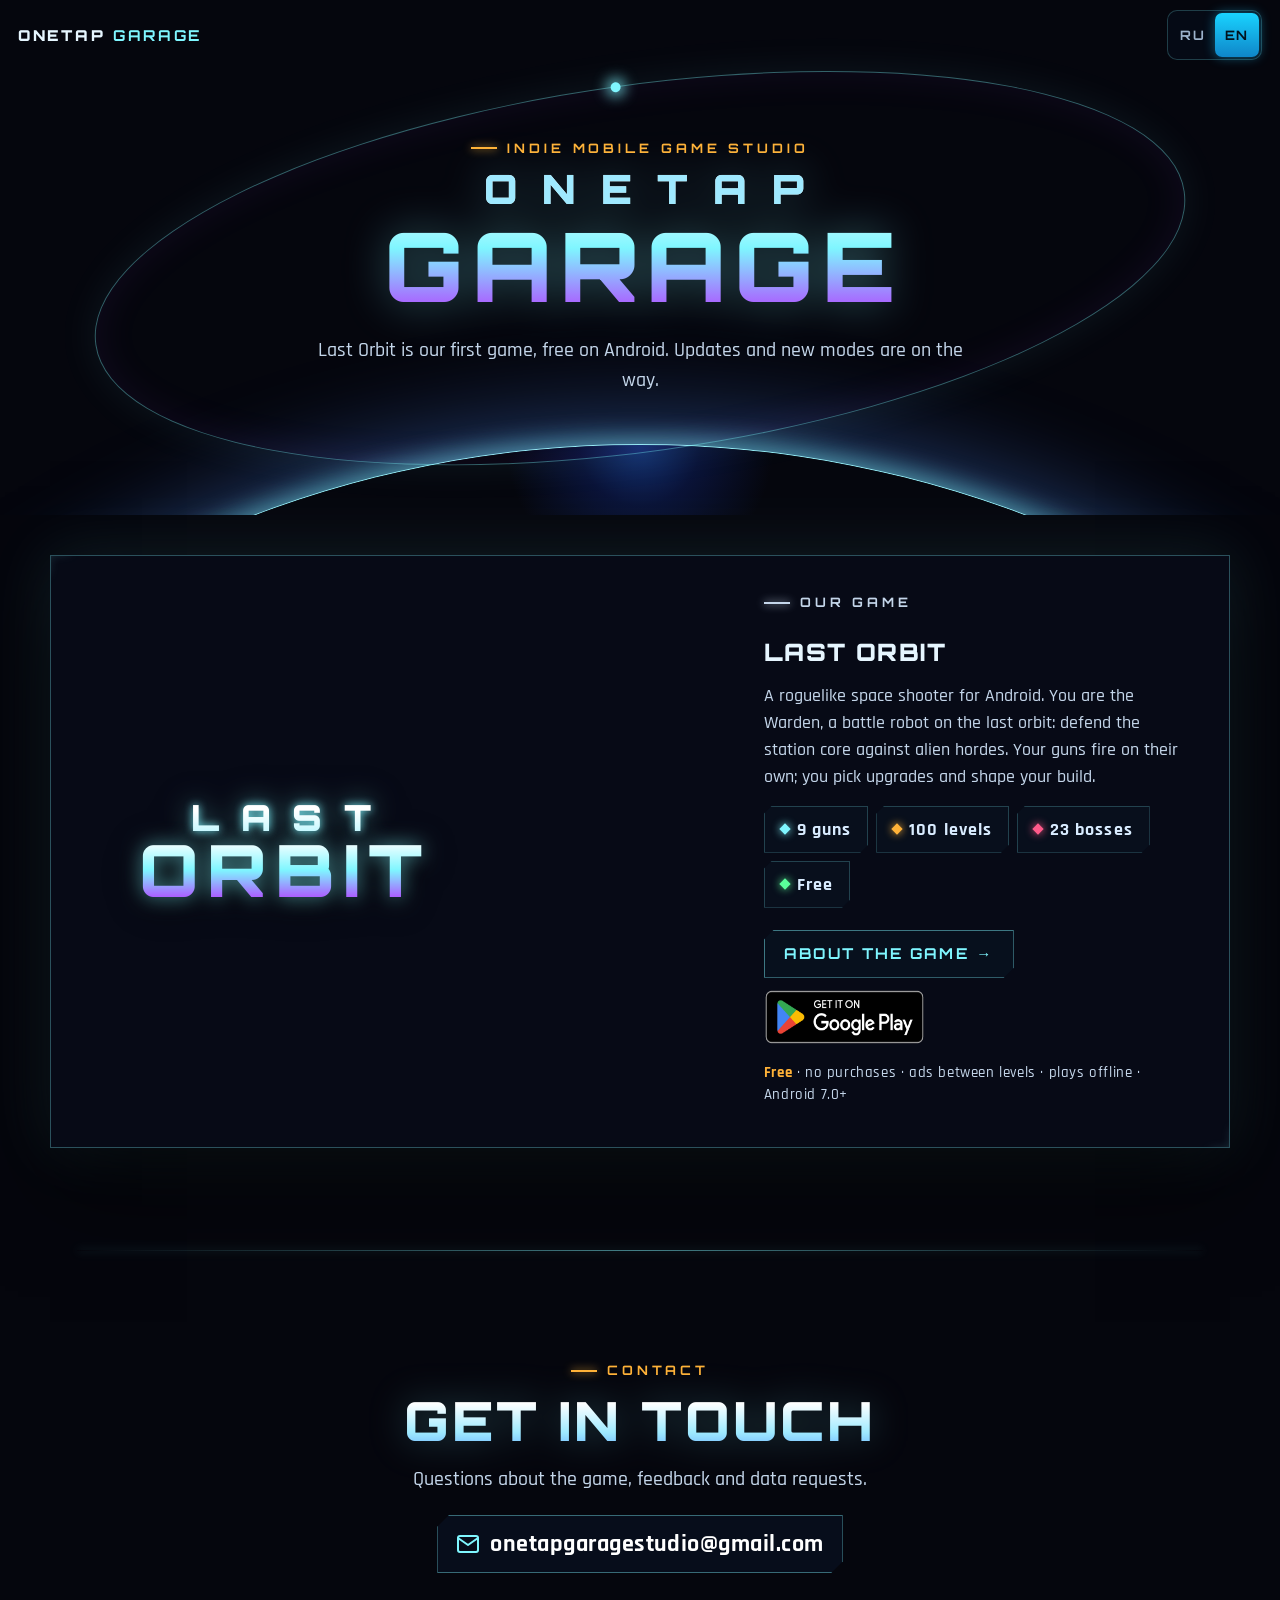
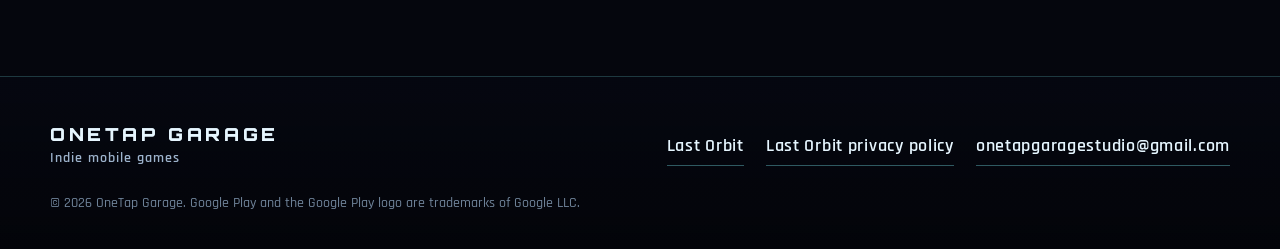
==== index.html @ 36732ce6 "Last Orbit game site + new OneTap Garage studio page - /last-orbit/: game landing in the game's styl" ====
<!doctype html>
<html lang="ru" class="no-js"
  data-title-ru="OneTap Garage — инди-студия мобильных игр"
  data-title-en="OneTap Garage — indie mobile games"
  data-desc-ru="OneTap Garage — инди-студия мобильных игр. Наша первая игра Last Orbit — космический рогалик-шутер для Android, бесплатно в Google Play."
  data-desc-en="OneTap Garage is an indie mobile game studio. Our first game Last Orbit is a roguelike space shooter for Android, free on Google Play.">
<head>
<meta charset="utf-8">
<meta name="viewport" content="width=device-width, initial-scale=1, viewport-fit=cover">
<script>(function(){var l,d=document.documentElement;try{l=localStorage.getItem('lo-lang')}catch(e){}var q=/[?&]lang=(ru|en)\b/.exec(location.search);if(q)l=q[1];if(l!=='ru'&&l!=='en'){var n=(navigator.languages&&navigator.languages[0])||navigator.language||'ru';l=/^(ru|be|kk)\b/i.test(n)?'ru':'en'}d.lang=l;var t=d.getAttribute('data-title-'+l);if(t)document.title=t})();</script>
<title>OneTap Garage — инди-студия мобильных игр</title>
<meta name="description" content="OneTap Garage — инди-студия мобильных игр. Наша первая игра Last Orbit — космический рогалик-шутер для Android, бесплатно в Google Play.">
<link rel="canonical" href="https://trueanimal-art.github.io/">
<link rel="alternate" hreflang="ru" href="https://trueanimal-art.github.io/">
<link rel="alternate" hreflang="en" href="https://trueanimal-art.github.io/?lang=en">
<link rel="alternate" hreflang="x-default" href="https://trueanimal-art.github.io/">
<link rel="manifest" href="manifest.webmanifest">
<meta name="theme-color" content="#05060d">
<link rel="icon" href="last-orbit/img/favicon-32.png" sizes="32x32" type="image/png">
<link rel="icon" href="last-orbit/img/icon-192.png" sizes="192x192" type="image/png">
<link rel="apple-touch-icon" href="apple-touch-icon.png">
<meta property="og:type" content="website">
<meta property="og:site_name" content="OneTap Garage">
<meta property="og:url" content="https://trueanimal-art.github.io/">
<meta property="og:title" content="OneTap Garage — инди-студия мобильных игр">
<meta property="og:description" content="Наша первая игра Last Orbit — бесплатный космический рогалик-шутер для Android. Пушки стреляют сами, ты собираешь билд.">
<meta property="og:image" content="https://trueanimal-art.github.io/last-orbit/img/og.jpg">
<meta property="og:image:width" content="1200">
<meta property="og:image:height" content="630">
<meta property="og:locale" content="ru_RU">
<meta property="og:locale:alternate" content="en_US">
<meta name="twitter:card" content="summary_large_image">
<meta name="twitter:title" content="OneTap Garage — indie mobile games">
<meta name="twitter:description" content="Our first game Last Orbit: a free roguelike space shooter for Android. Guns fire on their own, you shape the build.">
<meta property="og:image:alt" content="Last Orbit: Страж против Солнечного Феникса">
<meta name="twitter:image:alt" content="Last Orbit: the Warden versus the Solar Phoenix">
<meta name="twitter:image" content="https://trueanimal-art.github.io/last-orbit/img/og.jpg">
<link rel="preload" href="assets/fonts/orbitron-latin-900-normal.woff2" as="font" type="font/woff2" crossorigin>
<link rel="stylesheet" href="assets/site.css">
<script type="application/ld+json">
{
  "@context": "https://schema.org",
  "@type": "Organization",
  "name": "OneTap Garage",
  "url": "https://trueanimal-art.github.io/",
  "logo": "https://trueanimal-art.github.io/last-orbit/img/icon-192.png",
  "email": "onetapgaragestudio@gmail.com",
  "contactPoint": { "@type": "ContactPoint", "email": "onetapgaragestudio@gmail.com", "contactType": "customer support", "availableLanguage": ["Russian", "English"] }
}
</script>
</head>
<body id="top">
<a class="skip" href="#main"><span class="ru">К содержимому</span><span class="en">Skip to content</span></a>
<div class="nebula" aria-hidden="true"></div>
<canvas id="stars" aria-hidden="true"></canvas>

<header class="top">
  <a class="brand" href="#top"><span>ONETAP <b>GARAGE</b></span></a>
  <div class="tools">
    <div class="lang" role="group" aria-label="Language / Язык">
      <button type="button" data-lang="ru" lang="ru" aria-pressed="true" title="Русский">RU</button>
      <button type="button" data-lang="en" lang="en" aria-pressed="false" title="English">EN</button>
    </div>
  </div>
</header>

<main id="main">
<section class="studio-hero" aria-labelledby="studio-title">
  <i class="orbit-ring" aria-hidden="true"></i>
  <p class="kick rv"><span class="ru">Инди-студия мобильных игр</span><span class="en">Indie mobile game studio</span></p>
  <h1 class="wordmark rv" id="studio-title"><span>ONETAP</span>GARAGE</h1>
  <p class="lead rv"><span class="ru">Last Orbit — наша первая игра. Бесплатно на Android, обновления и новые режимы в планах.</span><span class="en">Last Orbit is our first game, free on Android. Updates and new modes are on the way.</span></p>
</section>

<section class="sec" style="padding-top:40px" aria-labelledby="h-lo">
  <article class="gcard hud rv">
    <a class="gcard-art" href="last-orbit/" tabindex="-1" aria-hidden="true">
      <picture>
        <source media="(min-aspect-ratio: 5/4)" srcset="last-orbit/img/hero-wide.webp">
        <img src="last-orbit/img/hero-mobile.webp" width="1060" height="887" decoding="async" alt="">
      </picture>
      <span class="logo"><span class="l1">LAST</span><span class="l2" data-text="ORBIT">ORBIT</span></span>
    </a>
    <div class="gcard-body">
      <p class="kick"><span class="ru">Наша игра</span><span class="en">Our game</span></p>
      <h2 id="h-lo">Last Orbit</h2>
      <p><span class="ru">Космический рогалик-шутер для Android. Ты — Страж, боевой робот на последней орбите: защити ядро станции от орд пришельцев. Пушки стреляют сами, а ты выбираешь улучшения и собираешь билд.</span><span class="en">A roguelike space shooter for Android. You are the Warden, a battle robot on the last orbit: defend the station core against alien hordes. Your guns fire on their own; you pick upgrades and shape your build.</span></p>
      <ul class="ticks">
        <li class="chip" style="--c:#7ff6ff"><i></i><span class="ru">9 пушек</span><span class="en">9 guns</span></li>
        <li class="chip" style="--c:#ffb238"><i></i><span class="ru">100 уровней</span><span class="en">100 levels</span></li>
        <li class="chip" style="--c:#ff5a8a"><i></i><span class="ru">23 босса</span><span class="en">23 bosses</span></li>
        <li class="chip" style="--c:#5aff9b"><i></i><span class="ru">Бесплатно</span><span class="en">Free</span></li>
      </ul>
      <div class="cta">
        <a class="btn-ghost" href="last-orbit/"><span class="ru">Об игре</span><span class="en">About the game</span> →</a>
        <a class="gp" href="https://play.google.com/store/apps/details?id=com.onetapgarage.lastorbit" rel="noopener"><img class="ru" src="last-orbit/img/gp-ru.png" width="646" height="250" loading="lazy" alt="Доступно в Google Play"><img class="en" src="last-orbit/img/gp-en.png" width="646" height="250" loading="lazy" alt="Get it on Google Play"></a>
      </div>
      <p class="note"><span class="ru"><b>Бесплатно</b> · без покупок · реклама между уровнями · играй без интернета · Android 7.0+</span><span class="en"><b>Free</b> · no purchases · ads between levels · plays offline · Android 7.0+</span></p>
    </div>
  </article>
</section>

<section class="sec contact" id="contact" aria-labelledby="h-contact">
  <div class="wrap rv">
    <p class="kick"><span class="ru">Связь</span><span class="en">Contact</span></p>
    <h2 class="h2" id="h-contact"><span class="ru">Напишите нам</span><span class="en">Get in touch</span></h2>
    <p class="lead" style="margin-left:auto;margin-right:auto"><span class="ru">Вопросы по игре, предложения и запросы по данным.</span><span class="en">Questions about the game, feedback and data requests.</span></p>
    <a class="mail" href="mailto:onetapgaragestudio@gmail.com"><svg viewBox="0 0 24 24" fill="none" stroke="currentColor" stroke-width="2" stroke-linecap="round" stroke-linejoin="round" aria-hidden="true"><rect x="2" y="4" width="20" height="16" rx="2"/><path d="m22 6-10 7L2 6"/></svg>onetapgaragestudio@gmail.com</a>
  </div>
</section>
</main>

<footer class="foot">
  <div class="wrap">
    <div class="foot-brand">
      <div><div class="wm">ONETAP GARAGE</div><small><span class="ru">Инди-студия мобильных игр</span><span class="en">Indie mobile games</span></small></div>
    </div>
    <nav class="foot-links" aria-label="Links">
      <a href="last-orbit/">Last Orbit</a>
      <a href="last-orbit/privacy/"><span class="ru">Политика конфиденциальности Last Orbit</span><span class="en">Last Orbit privacy policy</span></a>
      <a href="mailto:onetapgaragestudio@gmail.com">onetapgaragestudio@gmail.com</a>
    </nav>
    <p class="legal">© 2026 OneTap Garage. <span class="ru">Google Play и логотип Google Play — товарные знаки Google LLC.</span><span class="en">Google Play and the Google Play logo are trademarks of Google LLC.</span></p>
  </div>
</footer>
<script src="assets/site.js" defer></script>
</body>
</html>
---- assets/site.css ----
/* OneTap Garage / LAST ORBIT site. Vanilla CSS, no build step.
   Fonts: @fontsource builds of Orbitron, Russo One, Rajdhani, Exo 2 (SIL Open Font License 1.1) — the same files the game ships. */
@font-face { font-family: 'Orbitron'; font-weight: 700; font-display: swap; src: url(fonts/orbitron-latin-700-normal.woff2) format('woff2'); unicode-range: U+0000-00FF, U+2000-206F, U+2122, U+2191, U+2193; }
@font-face { font-family: 'Orbitron'; font-weight: 900; font-display: swap; src: url(fonts/orbitron-latin-900-normal.woff2) format('woff2'); unicode-range: U+0000-00FF, U+2000-206F, U+2122, U+2191, U+2193; }
@font-face { font-family: 'Russo One'; font-weight: 400; font-display: swap; src: url(fonts/russo-one-cyrillic-400-normal.woff2) format('woff2'); unicode-range: U+0301, U+0400-045F, U+0490-0491, U+04B0-04B1, U+2116; }
@font-face { font-family: 'Russo One'; font-weight: 400; font-display: swap; src: url(fonts/russo-one-latin-400-normal.woff2) format('woff2'); unicode-range: U+0000-00FF, U+2000-206F; }
@font-face { font-family: 'Rajdhani'; font-weight: 500; font-display: swap; src: url(fonts/rajdhani-latin-500-normal.woff2) format('woff2'); unicode-range: U+0000-00FF, U+2000-206F, U+2122; }
@font-face { font-family: 'Rajdhani'; font-weight: 600; font-display: swap; src: url(fonts/rajdhani-latin-600-normal.woff2) format('woff2'); unicode-range: U+0000-00FF, U+2000-206F, U+2122; }
@font-face { font-family: 'Rajdhani'; font-weight: 700; font-display: swap; src: url(fonts/rajdhani-latin-700-normal.woff2) format('woff2'); unicode-range: U+0000-00FF, U+2000-206F, U+2122; }
@font-face { font-family: 'Exo 2'; font-weight: 500; font-display: swap; src: url(fonts/exo-2-cyrillic-500-normal.woff2) format('woff2'); unicode-range: U+0301, U+0400-045F, U+0490-0491, U+04B0-04B1, U+2116; }
@font-face { font-family: 'Exo 2'; font-weight: 700; font-display: swap; src: url(fonts/exo-2-cyrillic-700-normal.woff2) format('woff2'); unicode-range: U+0301, U+0400-045F, U+0490-0491, U+04B0-04B1, U+2116; }
@font-face { font-family: 'Exo 2'; font-weight: 500; font-display: swap; src: url(fonts/exo-2-latin-500-normal.woff2) format('woff2'); unicode-range: U+0000-00FF, U+2000-206F; }
@font-face { font-family: 'Exo 2'; font-weight: 700; font-display: swap; src: url(fonts/exo-2-latin-700-normal.woff2) format('woff2'); unicode-range: U+0000-00FF, U+2000-206F; }

:root {
  color-scheme: dark;
  --bg: #05060d; --bg2: #0a0f20; --panel: rgba(8, 16, 30, .78);
  --cyan: #7ff6ff; --cyan2: #19d3ff; --mag: #ff3fd1; --amber: #ffb238; --orange: #ff7a1a; --purple: #b04dff;
  --text: #e6f6ff; --muted: #9db3cc; --line: rgba(127, 246, 255, .22);
  --display: 'Orbitron', 'Russo One', 'Exo 2', sans-serif;
  --body: 'Rajdhani', 'Exo 2', 'Segoe UI', system-ui, sans-serif;
  --pad: max(18px, env(safe-area-inset-left));
  --max: 1180px;
}
*, *::before, *::after { box-sizing: border-box; }
html { -webkit-text-size-adjust: 100%; scroll-behavior: smooth; background: var(--bg); scroll-padding-top: 64px; }
body { margin: 0; min-height: 100vh; background: var(--bg); color: var(--text); font: 500 18px/1.5 var(--body); overflow-x: hidden; overflow-x: clip; -webkit-font-smoothing: antialiased; }
html[lang="ru"] body { font-size: 17px; }
html[lang="ru"] { --body: 'Exo 2', 'Rajdhani', 'Segoe UI', system-ui, sans-serif; }
img { max-width: 100%; height: auto; display: block; }
a { color: var(--cyan); }
a:focus-visible, button:focus-visible { outline: 2px solid var(--cyan); outline-offset: 3px; }
h1, h2, h3 { font-family: var(--display); font-weight: 900; line-height: 1.1; margin: 0; letter-spacing: .04em; }
p { margin: 0; }
.sr { position: absolute; width: 1px; height: 1px; overflow: hidden; clip: rect(0 0 0 0); white-space: nowrap; }
.skip { position: absolute; left: 8px; top: -60px; z-index: 100; background: var(--cyan); color: #02121c; padding: 8px 14px; font-weight: 700; }
.skip:focus { top: 8px; }

/* language switch: both languages are in the markup, the inactive one is display:none */
html[lang="en"] .ru, html[lang="ru"] .en { display: none !important; }

/* ---------- background: animated starfield + nebula glow ---------- */
#stars { position: fixed; inset: 0; width: 100%; height: 100%; z-index: -2; pointer-events: none; }
.nebula { position: fixed; inset: -10%; z-index: -3; pointer-events: none;
  background: radial-gradient(ellipse 60% 45% at 15% 10%, rgba(120, 40, 200, .28), transparent 70%),
              radial-gradient(ellipse 55% 40% at 90% 60%, rgba(25, 120, 255, .18), transparent 70%),
              radial-gradient(ellipse 50% 35% at 30% 95%, rgba(255, 63, 209, .12), transparent 70%), var(--bg); }

/* ---------- top bar ---------- */
.top { position: fixed; z-index: 50; top: 0; left: 0; right: 0; display: flex; align-items: center; gap: 14px; padding: 10px var(--pad); padding-top: max(10px, env(safe-area-inset-top));
  transition: background .3s, box-shadow .3s, backdrop-filter .3s; }
.top.scrolled { background: rgba(5, 8, 18, .78); -webkit-backdrop-filter: blur(12px); backdrop-filter: blur(12px); box-shadow: 0 1px 0 var(--line), 0 10px 30px rgba(0, 0, 0, .35); }
.brand { display: flex; align-items: center; gap: 10px; text-decoration: none; color: var(--text); font: 900 15px/1 var(--display); letter-spacing: .18em; white-space: nowrap; }
.brand img { width: 34px; height: 34px; border-radius: 9px; box-shadow: 0 0 0 1px var(--line), 0 0 14px rgba(127, 246, 255, .35); }
.brand b { color: var(--cyan); }
.nav { display: none; gap: 4px; margin-left: auto; }
.nav a { color: var(--muted); text-decoration: none; font: 700 15px/1 var(--body); letter-spacing: .12em; text-transform: uppercase; padding: 9px 12px; border-radius: 8px; }
.nav a:hover { color: var(--cyan); background: rgba(127, 246, 255, .07); }
.tools { display: flex; align-items: center; gap: 8px; margin-left: auto; }
.nav + .tools { margin-left: 8px; }
.lang { display: flex; padding: 2px; border-radius: 10px; background: rgba(6, 12, 24, .75); border: 1px solid var(--line); }
.lang button { appearance: none; border: 0; background: none; color: var(--muted); font: 700 13px/1 var(--display); letter-spacing: .1em; padding: 0 10px; border-radius: 7px; cursor: pointer; min-width: 44px; min-height: 44px; }
.lang button[aria-pressed="true"] { background: linear-gradient(180deg, #19d3ff, #0f86c9); color: #02121c; box-shadow: 0 0 12px rgba(31, 200, 255, .45); }
.snd { appearance: none; width: 44px; height: 44px; border-radius: 10px; border: 1px solid var(--line); background: rgba(6, 12, 24, .75); color: var(--cyan); display: grid; place-items: center; cursor: pointer; padding: 0; }
.snd svg { width: 20px; height: 20px; }
.snd .on { display: none; }
.snd[aria-pressed="true"] .on { display: block; }
.snd[aria-pressed="true"] .off { display: none; }
.snd[aria-pressed="true"] { box-shadow: 0 0 14px rgba(127, 246, 255, .5); border-color: var(--cyan); }
@media (min-width: 900px) { .nav { display: flex; } }

/* ---------- the LAST ORBIT logo (same recipe as the game's splash) ---------- */
.logo { display: flex; flex-direction: column; align-items: center; font-family: 'Orbitron', sans-serif; font-weight: 900; line-height: .95; margin: 0; user-select: none; }
.logo .l1 { font-size: .5em; letter-spacing: .6em; margin-right: -.6em; color: #e9fdff; background: linear-gradient(180deg, #ffffff 30%, #bff7ff 100%); -webkit-background-clip: text; background-clip: text; -webkit-text-fill-color: transparent;
  filter: drop-shadow(0 0 .12em rgba(127, 246, 255, .95)) drop-shadow(0 0 .35em rgba(127, 246, 255, .5)); }
.logo .l2 { position: relative; font-size: 1em; letter-spacing: .12em; margin-right: -.12em; background: linear-gradient(180deg, #ffffff 8%, #7ff6ff 52%, #b04dff 96%); -webkit-background-clip: text; background-clip: text; color: transparent;
  filter: drop-shadow(0 0 .14em rgba(127, 246, 255, .6)); }
.logo .l2::after { content: attr(data-text); content: attr(data-text) / ''; position: absolute; inset: 0; background: linear-gradient(105deg, transparent 38%, rgba(255, 255, 255, .95) 50%, transparent 62%); background-size: 300% 100%; background-position: 120% 0;
  -webkit-background-clip: text; background-clip: text; color: transparent; animation: shine 5.5s ease-in-out 1.8s infinite; }
@keyframes shine { 0% { background-position: 120% 0; } 35%, 100% { background-position: -40% 0; } }
.logo.anim .l1 { animation: lastIn 1.3s cubic-bezier(.2, .8, .2, 1) .35s both; }
.logo.anim .l2 { animation: orbitIn 1.1s cubic-bezier(.2, .8, .2, 1) .15s both; }
@keyframes lastIn { from { letter-spacing: 1.6em; margin-right: -1.6em; opacity: 0; } }
@keyframes orbitIn { from { opacity: 0; transform: scale(1.25); filter: drop-shadow(0 0 .6em rgba(127, 246, 255, 1)) blur(6px); } }

/* ---------- buttons ---------- */
.cta { display: flex; flex-wrap: wrap; align-items: center; gap: 10px 18px; }
.btn-play { --h: 78px; position: relative; display: inline-flex; align-items: center; justify-content: center; gap: .6em; height: var(--h); min-width: 290px; padding: 0 1.9em;
  background: url(../last-orbit/img/btn-play.webp) center / 100% 100% no-repeat; color: #121624; text-decoration: none;
  font: 900 19px/1 var(--display); letter-spacing: .14em; text-transform: uppercase; white-space: nowrap;
  filter: drop-shadow(0 0 14px rgba(255, 140, 30, .55)); animation: playBreath 2.2s ease-in-out infinite; transition: filter .2s; isolation: isolate; }
html[lang="ru"] .btn-play { font-size: 17px; letter-spacing: .06em; }
.btn-play { font-size: 17px; letter-spacing: .1em; }
.btn-play svg { width: .95em; height: .95em; flex: none; }
.btn-play::after { content: ''; position: absolute; inset: 19% 3.2%; z-index: -1; pointer-events: none; clip-path: polygon(2.5% 0, 97.5% 0, 100% 30%, 100% 70%, 97.5% 100%, 2.5% 100%, 0 70%, 0 30%);
  background: linear-gradient(100deg, transparent 30%, rgba(255, 255, 255, .55) 46%, transparent 60%) no-repeat; background-size: 250% 100%; background-position: 150% 0; animation: sheen 3.6s ease-in-out 1s infinite; }
.btn-play:hover { filter: drop-shadow(0 0 22px rgba(255, 160, 40, .85)) brightness(1.08); }
.btn-play:active { transform: scale(.97); }
@keyframes playBreath { 50% { transform: scale(1.03); } }
@keyframes sheen { 0% { background-position: 150% 0; } 40%, 100% { background-position: -60% 0; } }
.gp { display: inline-block; line-height: 0; }
/* official Google Play badge, unaltered; the PNG carries its own clear space */
.gp img { height: 74px; width: auto; margin: -10px -10px; }
.btn-ghost { display: inline-flex; align-items: center; gap: .5em; min-height: 48px; padding: 0 1.3em; color: var(--cyan); text-decoration: none; font: 700 15px/1 var(--display); letter-spacing: .14em; text-transform: uppercase;
  background: rgba(8, 18, 32, .8); border: 1px solid rgba(127, 246, 255, .45); clip-path: polygon(10px 0, 100% 0, 100% calc(100% - 10px), calc(100% - 10px) 100%, 0 100%, 0 10px); transition: background .2s, color .2s; }
.btn-ghost:hover { background: rgba(127, 246, 255, .14); color: #fff; }
.note { color: var(--muted); font-size: 15px; letter-spacing: .04em; line-height: 1.5; }
.note b { color: var(--amber); font-weight: 700; }

/* ---------- sections ---------- */
main { position: relative; }
.sec { position: relative; padding: clamp(56px, 8vw, 110px) var(--pad); }
/* 11: thin scanline divider between sections */
.sec + .sec::before { content: ''; position: absolute; top: 0; left: 50%; width: min(var(--max), 88%); height: 1px; transform: translateX(-50%); background: linear-gradient(90deg, transparent, rgba(127, 246, 255, .5), transparent); box-shadow: 0 0 10px rgba(127, 246, 255, .35); }
.wrap { max-width: var(--max); margin: 0 auto; position: relative; }
.kick { display: inline-flex; align-items: center; gap: 10px; font: 700 13px/1 var(--display); letter-spacing: .3em; text-transform: uppercase; color: var(--amber); margin-bottom: 14px; }
html[lang="ru"] .kick { letter-spacing: .2em; font-size: 14px; }
.kick::before { content: ''; width: 26px; height: 2px; background: currentColor; box-shadow: 0 0 8px currentColor; }
.h2 { font-size: clamp(30px, 6.4vw, 54px); letter-spacing: .05em; text-transform: uppercase;
  background: linear-gradient(180deg, #ffffff 20%, #9feaff 70%, #6fb6ff); -webkit-background-clip: text; background-clip: text; color: transparent; filter: drop-shadow(0 0 18px rgba(127, 246, 255, .25)); }
html[lang="ru"] .h2 { letter-spacing: .02em; }
.h2.fire { background-image: linear-gradient(180deg, #fff3c8 15%, #ffb238 55%, #ff4a2d); filter: drop-shadow(0 0 18px rgba(255, 110, 30, .35)); }
.h2.violet { background-image: linear-gradient(180deg, #ffffff 15%, #e2bcff 55%, #b04dff); filter: drop-shadow(0 0 18px rgba(176, 77, 255, .35)); }
.lead { color: #c4d6ea; font-size: 1.12em; max-width: 680px; margin-top: 14px; }
.head { margin-bottom: 36px; }
.head.c { text-align: center; }
.head.c .lead { margin-left: auto; margin-right: auto; }
.sec-bg { position: absolute; inset: 0; z-index: -1; overflow: hidden; pointer-events: none; }
.sec-bg img { width: 100%; height: 100%; object-fit: cover; opacity: .38; filter: saturate(1.2);
  -webkit-mask-image: linear-gradient(180deg, transparent, #000 22%, #000 78%, transparent); mask-image: linear-gradient(180deg, transparent, #000 22%, #000 78%, transparent); }

/* HUD frame: angled corner brackets like the game's panels */
.hud { position: relative; }
.hud::before, .hud::after { content: ''; position: absolute; width: 26px; height: 26px; border: 2px solid var(--cyan); pointer-events: none; z-index: 3; filter: drop-shadow(0 0 6px rgba(127, 246, 255, .8)); }
.hud::before { top: -8px; left: -8px; border-right: 0; border-bottom: 0; }
.hud::after { bottom: -8px; right: -8px; border-left: 0; border-top: 0; }

/* reveal on scroll */
.rv { opacity: 0; transform: translateY(26px); transition: opacity .8s ease, transform .8s cubic-bezier(.2, .8, .2, 1); transition-delay: var(--dl, 0s); }
.rv.in { opacity: 1; transform: none; }
.no-js .rv { opacity: 1; transform: none; }

/* ---------- footer ---------- */
.foot { position: relative; padding: 48px var(--pad) max(36px, env(safe-area-inset-bottom)); border-top: 1px solid var(--line); background: linear-gradient(180deg, rgba(5, 8, 18, .6), rgba(3, 4, 9, .95)); }
.foot .wrap { display: grid; gap: 26px; }
.foot-brand { display: flex; align-items: center; gap: 14px; }
.foot-brand .wm { font: 900 18px/1.1 var(--display); letter-spacing: .2em; }
.foot-brand small { display: block; color: var(--muted); font: 600 14px/1.3 var(--body); letter-spacing: .08em; margin-top: 4px; }
.foot-links { display: flex; flex-wrap: wrap; gap: 10px 22px; }
.foot-links a { color: var(--text); text-decoration: none; font-weight: 600; letter-spacing: .04em; border-bottom: 1px solid rgba(127, 246, 255, .35); padding: 6px 0; }
.foot-links a:hover { color: var(--cyan); }
.legal { color: #6f8399; font-size: 13.5px; line-height: 1.5; }
@media (min-width: 900px) { .foot .wrap { grid-template-columns: 1fr auto; align-items: center; } .legal { grid-column: 1 / -1; } }

/* ---------- motion preferences ---------- */
@media (prefers-reduced-motion: reduce) {
  html { scroll-behavior: auto; }
  *, *::before, *::after { animation-duration: .001ms !important; animation-iteration-count: 1 !important; animation-delay: 0s !important; transition-duration: .001ms !important; }
  .rv { opacity: 1; transform: none; }
}

/* =====================================================================
   LAST ORBIT game page
   ===================================================================== */
.hero { position: relative; min-height: 100vh; min-height: 100svh; display: flex; padding: 76px var(--pad) 96px; overflow: hidden; overflow: clip; isolation: isolate; }
.hero-art { position: absolute; inset: -4%; z-index: -3; will-change: transform;
  transform: translate3d(calc(var(--mx, 0) * -16px), calc(var(--my, 0) * -10px + var(--sy, 0) * .3px), 0); }
.hero-art img { width: 100%; height: 100%; object-fit: cover; object-position: 50% 50%; animation: kenburns 26s ease-in-out infinite alternate; transform-origin: 62% 38%; }
@keyframes kenburns { from { transform: scale(1.02); } to { transform: scale(1.12); } }
.embers { position: absolute; inset: 0; width: 100%; height: 100%; z-index: -2; pointer-events: none; }
.hero-shade { position: absolute; inset: 0; z-index: -1; pointer-events: none;
  background: linear-gradient(180deg, rgba(5, 6, 13, .92) 0%, rgba(5, 6, 13, .55) 20%, rgba(5, 6, 13, 0) 40%, rgba(5, 6, 13, 0) 52%, rgba(5, 6, 13, .7) 72%, var(--bg) 100%); }
.hero-shade::before { content: ''; position: absolute; inset: 0; opacity: .32; background: repeating-linear-gradient(0deg, rgba(0, 0, 0, .55) 0 1px, transparent 1px 3px); }
.hero-shade::after { content: ''; position: absolute; inset: 0; background: radial-gradient(ellipse 85% 75% at 55% 45%, transparent 55%, rgba(0, 0, 0, .55) 100%); }
.hero-in { width: 100%; display: flex; flex-direction: column; justify-content: space-between; align-items: center; text-align: center; gap: 28px; }
@media (max-width: 899px), (max-aspect-ratio: 5/4) {
  .hero { padding-top: 72px; padding-bottom: 24px; }
  .hero-art { inset: 0 -3% auto; height: 82vh; height: 82svh; }
  .hero-art img { object-position: 53% 50%; }
  .hero-shade { background: linear-gradient(180deg, rgba(5, 6, 13, .92) 0%, rgba(5, 6, 13, .5) 22%, rgba(5, 6, 13, 0) 38%, rgba(5, 6, 13, 0) 56%, rgba(5, 6, 13, .75) 70%, var(--bg) 82%); }
  .hero-in { justify-content: flex-start; }
  .hero-in { gap: 0; }
  .hero-top { min-height: calc(100vh - 330px); min-height: calc(100svh - 330px); }
  .hero-bot { width: calc(100% + 2 * var(--pad)); max-width: none; margin: 0 calc(-1 * var(--pad)); padding: 34px var(--pad) 14px; gap: 12px;
    background: linear-gradient(180deg, rgba(5, 6, 13, 0), rgba(5, 6, 13, .82) 26%, rgba(5, 6, 13, .92)); }
  .hero-lead { order: 3; max-width: 560px; margin-top: 14px; }
  .hero .btn-play { width: min(100%, 380px); min-width: 0; padding: 0 1em; font-size: clamp(13px, 3.6vw, 17px); letter-spacing: .04em; }
  .hero .cta { flex-direction: column; gap: 8px; }
  .hero .kick { font-size: 12px; letter-spacing: .16em; }
  .hero .kick .kx { display: none; }
  .hud-corner { display: none; }
}
.hero-top { display: flex; flex-direction: column; align-items: center; }
.hero .kick { margin-bottom: 18px; color: #ffd28a; text-shadow: 0 1px 8px #000; }
.hero .kick::before { display: none; }
.hero .logo { font-size: clamp(56px, 17vw, 128px); max-width: 100%; filter: drop-shadow(0 .06em .25em rgba(0, 0, 0, .9)); }
.promise { margin-top: 16px; font: 900 clamp(19px, 5.2vw, 30px)/1.25 var(--display); letter-spacing: .03em; color: #fff; text-shadow: 0 2px 14px #000, 0 0 3px #000; }
.tagpill { display: inline-flex; align-items: center; gap: .55em; margin-top: 20px; padding: .45em 1.15em; border-radius: 999px; background: rgba(4, 8, 18, .72); border: 1px solid rgba(255, 178, 56, .45);
  color: var(--amber); font: 700 13px/1.2 var(--display); letter-spacing: .2em; text-transform: uppercase; white-space: nowrap; box-shadow: 0 0 18px rgba(255, 178, 56, .15); }
html[lang="ru"] .tagpill { font-size: 13.5px; letter-spacing: .14em; }
.tagpill svg { width: 1.1em; height: 1.1em; }
.hero-bot { display: flex; flex-direction: column; align-items: center; gap: 16px; max-width: 560px; }
.hero-lead { max-width: 540px; font-size: 1.12em; line-height: 1.45; color: #e5f1ff; text-shadow: 0 1px 10px #000, 0 0 2px #000; }
.hero .cta { justify-content: center; }
.scroll-cue { position: absolute; left: 50%; bottom: 18px; transform: translateX(-50%); width: 28px; height: 44px; border: 2px solid rgba(127, 246, 255, .55); border-radius: 16px; opacity: .8; }
.scroll-cue::after { content: ''; position: absolute; left: 50%; top: 8px; width: 4px; height: 9px; margin-left: -2px; border-radius: 2px; background: var(--cyan); animation: cue 1.8s ease-in-out infinite; }
@keyframes cue { 0% { transform: translateY(0); opacity: 0; } 30% { opacity: 1; } 100% { transform: translateY(16px); opacity: 0; } }
.hud-corner { position: absolute; width: 38px; height: 38px; border: 2px solid rgba(127, 246, 255, .5); pointer-events: none; z-index: 1; }
.hud-corner.a { top: 70px; left: 14px; border-right: 0; border-bottom: 0; }
.hud-corner.b { top: 70px; right: 14px; border-left: 0; border-bottom: 0; }
.hud-corner.c { bottom: 14px; left: 14px; border-right: 0; border-top: 0; }
.hud-corner.d { bottom: 14px; right: 14px; border-left: 0; border-top: 0; }

@media (min-width: 900px) and (min-aspect-ratio: 5/4) {
  .hero { align-items: center; padding: 90px var(--pad) 110px; min-height: calc(100svh - 70px); }
  .hero-art img { object-position: 100% 42%; }
  .hero-shade { background: linear-gradient(90deg, rgba(5, 6, 13, .95) 0%, rgba(5, 6, 13, .84) 30%, rgba(5, 6, 13, .45) 46%, rgba(5, 6, 13, 0) 60%),
                            linear-gradient(180deg, rgba(5, 6, 13, .6) 0%, rgba(5, 6, 13, 0) 18%, rgba(5, 6, 13, 0) 70%, var(--bg) 100%); }
  .hero-in { max-width: var(--max); margin: 0 auto; justify-content: center; align-items: flex-start; text-align: left; gap: 22px; }
  .hero-top { align-items: flex-start; }
  .hero .logo { font-size: clamp(90px, 8.6vw, 132px); align-items: center; }
  .hero-bot { align-items: flex-start; max-width: 640px; }
  .hero .cta { justify-content: flex-start; }
}

/* stat chips */
.stats { position: relative; z-index: 2; padding: 0 var(--pad); }
@media (min-width: 900px) and (min-aspect-ratio: 5/4) { .stats { margin-top: -64px; } }
.stats ul { list-style: none; margin: 0 auto; padding: 0; max-width: var(--max); display: grid; grid-template-columns: repeat(2, 1fr); gap: 10px; }
.stat { position: relative; padding: 16px 12px 14px; text-align: center; background: linear-gradient(180deg, rgba(14, 28, 48, .92), rgba(6, 12, 24, .92)); border: 1px solid var(--line);
  clip-path: polygon(14px 0, calc(100% - 14px) 0, 100% 14px, 100% 100%, 0 100%, 0 14px); }
.stat::before { content: ''; position: absolute; left: 14px; right: 14px; top: 0; height: 2px; background: var(--c, var(--cyan)); box-shadow: 0 0 12px var(--c, var(--cyan)); }
.stat b { display: block; font: 900 clamp(38px, 10vw, 56px)/1 'Orbitron', sans-serif; color: #fff; text-shadow: 0 0 18px var(--c, var(--cyan)); letter-spacing: .02em; }
.stat span { display: block; margin-top: 6px; font: 700 13px/1.2 var(--display); letter-spacing: .18em; text-transform: uppercase; color: var(--c, var(--cyan)); }
html[lang="ru"] .stat span { letter-spacing: .1em; font-size: 13.5px; }
@media (min-width: 760px) { .stats ul { grid-template-columns: repeat(4, 1fr); gap: 16px; } }
.how30 { list-style: none; margin: 14px auto 0; padding: 0; max-width: var(--max); display: flex; flex-wrap: wrap; justify-content: center; gap: 8px 10px; }
.how30 li { display: inline-flex; align-items: center; gap: 8px; padding: 8px 14px 8px 8px; background: rgba(8, 16, 30, .78); border: 1px solid rgba(127, 246, 255, .2); font-weight: 700; font-size: 15px; letter-spacing: .03em; color: #dcecff;
  clip-path: polygon(8px 0, 100% 0, 100% calc(100% - 8px), calc(100% - 8px) 100%, 0 100%, 0 8px); }
.how30 li b { display: grid; place-items: center; width: 26px; height: 26px; font: 900 13px/1 'Orbitron', sans-serif; color: #02121c; background: linear-gradient(180deg, #19d3ff, #0f86c9); clip-path: polygon(50% 0, 100% 50%, 50% 100%, 0 50%); }
.how30 .h30-t { background: none; border: 0; padding: 8px 4px; color: var(--amber); font: 700 13px/1.2 var(--display); letter-spacing: .14em; text-transform: uppercase; width: 100%; justify-content: center; }
@media (min-width: 900px) { .how30 .h30-t { width: auto; } }

/* trailer */
.video { position: relative; aspect-ratio: 16 / 9; background: #000; border: 1px solid var(--line); box-shadow: 0 0 0 1px rgba(0, 0, 0, .6), 0 30px 80px rgba(0, 0, 0, .6), 0 0 70px rgba(127, 246, 255, .14); max-width: 1000px; margin: 0 auto; }
.video > button { all: unset; position: absolute; inset: 0; cursor: pointer; display: grid; place-items: center; overflow: hidden; }
.video > button img { position: absolute; inset: 0; width: 100%; height: 100%; object-fit: cover; transition: transform .6s, filter .6s; filter: saturate(1.1) brightness(.8); }
.video > button:hover img { transform: scale(1.04); filter: saturate(1.2) brightness(.95); }
.video > button:focus-visible { outline: 3px solid var(--cyan); outline-offset: 4px; }
.pbtn { position: relative; width: 92px; height: 92px; border-radius: 50%; display: grid; place-items: center; background: radial-gradient(circle, rgba(25, 211, 255, .95), rgba(15, 134, 201, .95)); box-shadow: 0 0 0 3px rgba(255, 255, 255, .85), 0 0 40px rgba(127, 246, 255, .9); }
.pbtn svg { width: 38px; height: 38px; margin-left: 6px; color: #02121c; }
.pbtn::before, .pbtn::after { content: ''; position: absolute; inset: -3px; border-radius: 50%; border: 2px solid var(--cyan); animation: ring 2.4s ease-out infinite; }
.pbtn::after { animation-delay: 1.2s; }
@keyframes ring { from { transform: scale(1); opacity: .9; } to { transform: scale(1.9); opacity: 0; } }
.vlabel { position: absolute; left: 0; right: 0; bottom: 0; padding: 30px 18px 14px; background: linear-gradient(0deg, rgba(0, 0, 0, .8), transparent); font: 700 14px/1.2 var(--display); letter-spacing: .16em; text-transform: uppercase; color: #dff9ff; text-align: left; }
.vlabel small { display: block; margin-top: 4px; font: 600 13px/1.2 var(--body); letter-spacing: .06em; text-transform: none; color: var(--muted); }
.video iframe { position: absolute; inset: 0; width: 100%; height: 100%; border: 0; }

/* arsenal: the nine guns, each on its own glowing pedestal card */
.guns { list-style: none; margin: 0; padding: 0; display: grid; grid-template-columns: repeat(3, 1fr); gap: 10px; }
.gun { position: relative; display: flex; flex-direction: column; align-items: center; text-align: center; padding: 14px 4px 14px;
  background: radial-gradient(ellipse 75% 50% at 50% 68%, color-mix(in srgb, var(--c) 30%, transparent), transparent 72%), linear-gradient(180deg, rgba(14, 24, 44, .88), rgba(5, 9, 19, .94));
  border: 1px solid color-mix(in srgb, var(--c) 38%, transparent); clip-path: polygon(12px 0, 100% 0, 100% calc(100% - 12px), calc(100% - 12px) 100%, 0 100%, 0 12px);
  transition: transform .3s cubic-bezier(.2, .8, .2, 1), box-shadow .3s; }
.gun:hover { transform: translateY(-6px) scale(1.05); }
.gun .gi { position: relative; height: 120px; width: 100%; display: grid; place-items: end center; padding-bottom: 10px; }
.gun .gi::before { content: ''; position: absolute; left: 50%; bottom: 2px; width: 74%; height: 16px; transform: translateX(-50%); border-radius: 50%;
  background: radial-gradient(closest-side, color-mix(in srgb, var(--c) 85%, #fff), color-mix(in srgb, var(--c) 40%, transparent) 60%, transparent); box-shadow: 0 0 22px var(--c); opacity: .9; }
.gun img { height: 104px; width: auto; filter: drop-shadow(0 0 12px color-mix(in srgb, var(--c) 75%, transparent)); animation: hover 3.2s ease-in-out infinite; animation-delay: calc(var(--i) * -.37s); position: relative; transition: transform .3s; }
.gun:hover img { transform: scale(1.1); }
@keyframes hover { 50% { translate: 0 -7px; } }
.gun > span { margin-top: 10px; font: 700 12.5px/1.2 var(--display); letter-spacing: .1em; text-transform: uppercase; color: var(--c); text-shadow: 0 0 10px color-mix(in srgb, var(--c) 60%, transparent); }
html[lang="ru"] .gun > span { letter-spacing: .03em; }
@media (min-width: 640px) { .guns { gap: 14px; } .gun .gi { height: 150px; } .gun img { height: 134px; } }
@media (min-width: 1100px) { .guns { grid-template-columns: repeat(9, 1fr); gap: 10px; } .gun .gi { height: 150px; } .gun img { height: 128px; } }
.syn { margin-top: 38px; display: flex; flex-wrap: wrap; justify-content: center; gap: 10px; }
.chip { display: inline-flex; align-items: center; gap: 8px; padding: 9px 16px; border: 1px solid var(--line); background: rgba(8, 16, 30, .75); font-weight: 700; letter-spacing: .06em; color: #d9ecff;
  clip-path: polygon(8px 0, 100% 0, 100% calc(100% - 8px), calc(100% - 8px) 100%, 0 100%, 0 8px); }
.chip i { width: 8px; height: 8px; transform: rotate(45deg); background: var(--c, var(--cyan)); box-shadow: 0 0 8px var(--c, var(--cyan)); }

/* features: 6 compact cards + one wide accent block */
.feats { list-style: none; margin: 0; padding: 0; display: grid; grid-template-columns: repeat(2, 1fr); gap: 10px; }
.feat { position: relative; display: flex; flex-direction: column; gap: 6px; padding: 16px 14px; background: linear-gradient(160deg, rgba(16, 30, 54, .85), rgba(6, 10, 22, .9)); border: 1px solid rgba(127, 246, 255, .16);
  clip-path: polygon(14px 0, 100% 0, 100% calc(100% - 14px), calc(100% - 14px) 100%, 0 100%, 0 14px); transition: transform .3s, border-color .3s; }
.feat:hover { transform: translateY(-4px); border-color: color-mix(in srgb, var(--c) 60%, transparent); }
.ic { width: 64px; height: 64px; flex: none; background: url(../last-orbit/img/icons.webp) calc(var(--n) * -64px) 0 / 640px 64px no-repeat; filter: drop-shadow(0 0 10px color-mix(in srgb, var(--c) 65%, transparent)); transition: transform .4s; }
.feat .ic { width: 48px; height: 48px; background-size: 480px 48px; background-position: calc(var(--n) * -48px) 0; margin-bottom: 4px; }
.feat:hover .ic { transform: scale(1.12) rotate(-4deg); }
.feat h3 { font-size: 15px; letter-spacing: .06em; text-transform: uppercase; color: #fff; }
html[lang="ru"] .feat h3 { letter-spacing: .02em; }
.feat p { color: var(--muted); font-size: 15px; line-height: 1.35; }
.accent { position: relative; margin-top: 14px; display: grid; gap: 22px; align-items: center; justify-items: center; text-align: center; padding: 26px 20px;
  background: radial-gradient(ellipse 60% 80% at 20% 50%, rgba(90, 255, 155, .14), transparent 70%), linear-gradient(135deg, rgba(14, 40, 34, .9), rgba(6, 10, 22, .95));
  border: 1px solid rgba(90, 255, 155, .35); clip-path: polygon(20px 0, 100% 0, 100% calc(100% - 20px), calc(100% - 20px) 100%, 0 100%, 0 20px); }
.accent-shot { width: 190px; }
.accent-shot .phone { box-shadow: inset 0 0 0 1.5px rgba(160, 200, 255, .25), 0 20px 50px rgba(0, 0, 0, .7), 0 0 40px rgba(90, 255, 155, .2); }
.accent-copy { display: flex; flex-direction: column; align-items: center; gap: 12px; }
.accent-copy h3 { font-size: clamp(22px, 5vw, 32px); letter-spacing: .05em; text-transform: uppercase; background: linear-gradient(180deg, #fff 20%, #a8ffcc); -webkit-background-clip: text; background-clip: text; color: transparent; }
.accent-copy p { color: #cfe3f3; font-size: 1.08em; max-width: 520px; }
.accent-copy .note { font-size: 15px; }
@media (min-width: 760px) { .feats { grid-template-columns: repeat(3, 1fr); gap: 14px; } .feat { padding: 22px 20px; } .feat .ic { width: 64px; height: 64px; background-size: 640px 64px; background-position: calc(var(--n) * -64px) 0; } .feat h3 { font-size: 17px; } .feat p { font-size: 16px; }
  .accent { grid-template-columns: 230px 1fr; justify-items: start; text-align: left; padding: 30px 40px; gap: 40px; } .accent-shot { width: 230px; } .accent-copy { align-items: flex-start; } }
@media (min-width: 760px) { .feat::before { content: ''; position: absolute; left: 0; top: 16px; bottom: 16px; width: 3px; background: var(--c); box-shadow: 0 0 14px var(--c); } }

/* screenshot carousel in phone frames */
.car { position: relative; --sw: min(62vw, 270px); }
.car-track { display: flex; overflow-x: auto; overflow-y: hidden; scroll-snap-type: x mandatory; scrollbar-width: none; -webkit-overflow-scrolling: touch; padding: 34px calc(50% - var(--sw) / 2) 40px; }
.car-track::-webkit-scrollbar { display: none; }
.slide { flex: 0 0 var(--sw); margin: 0 10px; scroll-snap-align: center; transform: perspective(1100px) rotateY(calc(var(--d, 0) * -26deg)) scale(calc(1 - var(--ad, 0) * .14)); opacity: calc(1 - var(--ad, 0) * .45); transition: transform .12s linear, opacity .12s linear; will-change: transform; }
.phone { position: relative; padding: 9px; border-radius: 36px; background: linear-gradient(145deg, #2a3348, #0b0f19 45%, #1b2335); box-shadow: inset 0 0 0 1.5px rgba(160, 200, 255, .25), 0 0 0 1px #000, 0 26px 60px rgba(0, 0, 0, .7), 0 0 calc(40px - var(--ad, 0) * 40px) rgba(127, 246, 255, .25); }
.phone::before { content: ''; position: absolute; top: 17px; left: 50%; width: 22%; height: 7px; margin-left: -11%; border-radius: 6px; background: #05070d; z-index: 2; box-shadow: inset 0 0 0 1px rgba(255, 255, 255, .06); }
.phone img { width: 100%; aspect-ratio: 9 / 16; border-radius: 28px; object-fit: cover; background: #0a0f20; }
.car-btn { position: absolute; top: 50%; z-index: 3; width: 52px; height: 52px; margin-top: -26px; border-radius: 50%; border: 1px solid rgba(127, 246, 255, .5); background: rgba(6, 14, 26, .85); color: var(--cyan); display: none; place-items: center; cursor: pointer; }
.car-btn:hover { background: rgba(127, 246, 255, .18); box-shadow: 0 0 18px rgba(127, 246, 255, .5); }
.car-btn svg { width: 22px; height: 22px; }
.car-btn.prev { left: max(8px, calc(50% - var(--sw) / 2 - 78px)); }
.car-btn.next { right: max(8px, calc(50% - var(--sw) / 2 - 78px)); }
@media (min-width: 900px) { .car { --sw: 300px; } }
@media (min-width: 760px) and (hover: hover) { .car-btn { display: grid; } }
.dots { display: flex; justify-content: center; gap: 0; margin-top: 2px; }
.dots button { width: 44px; height: 44px; padding: 0; border: 0; background: none; cursor: pointer; display: grid; place-items: center; }
.dots button::before { content: ''; width: 8px; height: 8px; transform: rotate(45deg); background: rgba(127, 246, 255, .25); transition: background .3s, box-shadow .3s, transform .3s; }
.dots button[aria-current="true"]::before { background: var(--cyan); box-shadow: 0 0 10px var(--cyan); transform: rotate(45deg) scale(1.3); }

/* bosses */
.bosses .wrap { display: grid; gap: 26px; align-items: center; }
.boss-hero { position: relative; display: grid; place-items: center; min-height: 300px; }
.boss-hero::before { content: ''; position: absolute; width: 78%; aspect-ratio: 1; border-radius: 50%; background: radial-gradient(closest-side, rgba(255, 170, 60, .55), rgba(255, 70, 20, .25) 55%, transparent); filter: blur(10px); animation: flare 3.4s ease-in-out infinite; }
.boss-hero img { position: relative; width: min(86vw, 420px); animation: phx 6s ease-in-out infinite; filter: drop-shadow(0 0 26px rgba(255, 120, 30, .6)); }
.boss-hero figcaption { position: absolute; bottom: 4%; left: 50%; transform: translateX(-50%); white-space: nowrap; padding: 6px 14px; font: 900 13px/1 var(--display); letter-spacing: .18em; text-transform: uppercase; color: #ffd6a0;
  background: rgba(30, 8, 4, .75); border: 1px solid rgba(255, 140, 60, .5); text-shadow: 0 0 10px rgba(255, 90, 30, .9); }
@keyframes phx { 50% { transform: translateY(-14px) scale(1.02); } }
@keyframes flare { 50% { opacity: .7; transform: scale(1.08); } }
.big23 { display: flex; align-items: center; gap: 18px; }
.big23 b { font: 900 clamp(96px, 26vw, 170px)/.85 'Orbitron', sans-serif; background: linear-gradient(180deg, #fff3c8, #ffb238 45%, #ff3d2d); -webkit-background-clip: text; background-clip: text; color: transparent; filter: drop-shadow(0 0 24px rgba(255, 110, 30, .55)); }
.big23 .h2 { font-size: clamp(26px, 6vw, 44px); }
.mq { position: relative; overflow: hidden; margin-top: 40px; padding: 8px 0; -webkit-mask-image: linear-gradient(90deg, transparent, #000 8%, #000 92%, transparent); mask-image: linear-gradient(90deg, transparent, #000 8%, #000 92%, transparent); }
.mq + .mq { margin-top: 6px; }
.mq-track { list-style: none; margin: 0; padding: 0; display: flex; width: max-content; animation: mq var(--t, 70s) linear infinite; }
.mq.rev .mq-track { animation-direction: reverse; }
.mq:hover .mq-track { animation-play-state: paused; }
@keyframes mq { to { transform: translateX(-50%); } }
.boss { flex: none; width: 150px; margin: 0 6px; text-align: center; }
.boss img { width: 124px; height: 124px; margin: 0 auto; transition: transform .35s, filter .35s; filter: drop-shadow(0 0 0 transparent); }
.boss:hover img { transform: scale(1.14); filter: drop-shadow(0 0 16px rgba(255, 90, 209, .7)); }
.boss .bn { display: block; margin-top: 2px; font: 700 12px/1.25 var(--display); letter-spacing: .1em; text-transform: uppercase; color: #ffc9ec; opacity: .9; }
html[lang="ru"] .boss .bn { letter-spacing: .04em; }
.boss.final .bn { color: #ffd36b; }
@media (min-width: 900px) { .bosses .wrap { grid-template-columns: 1.05fr 1fr; gap: 40px; } .boss-hero { min-height: 460px; } .boss { width: 170px; } .boss img { width: 140px; height: 140px; } }

/* sectors + modes */
.sectors { list-style: none; margin: 0 calc(-1 * var(--pad)); padding: 4px var(--pad) 12px; scroll-padding: 0 var(--pad); -webkit-mask-image: linear-gradient(90deg, transparent, #000 var(--pad), #000 calc(100% - 44px), transparent); mask-image: linear-gradient(90deg, transparent, #000 var(--pad), #000 calc(100% - 44px), transparent); display: grid; grid-auto-flow: column; grid-auto-columns: 220px; gap: 12px; overflow-x: auto; scroll-snap-type: x mandatory; scrollbar-width: thin; scrollbar-color: rgba(127, 246, 255, .3) transparent; }
.sector { position: relative; scroll-snap-align: start; aspect-ratio: 16 / 9; overflow: hidden; border: 1px solid rgba(127, 246, 255, .18); clip-path: polygon(12px 0, 100% 0, 100% calc(100% - 12px), calc(100% - 12px) 100%, 0 100%, 0 12px); }
.sector img { width: 100%; height: 100%; object-fit: cover; transition: transform .6s; }
.sector:hover img { transform: scale(1.1); }
.sector b { position: absolute; left: 10px; bottom: 6px; font: 900 30px/1 'Orbitron', sans-serif; color: #fff; text-shadow: 0 0 12px rgba(0, 0, 0, .9), 0 0 18px rgba(127, 246, 255, .6); }
.sector small { position: absolute; left: 12px; top: 8px; font: 700 10.5px/1 var(--display); letter-spacing: .2em; color: rgba(230, 246, 255, .85); text-transform: uppercase; text-shadow: 0 1px 4px #000; }
@media (min-width: 980px) { .sectors { grid-auto-flow: row; grid-template-columns: repeat(5, 1fr); overflow: visible; margin: 0; padding: 4px 2px 12px; -webkit-mask-image: none; mask-image: none; } }
.modes { margin-top: 30px; display: grid; gap: 12px; }
.mode { display: flex; align-items: center; gap: 14px; padding: 16px 18px; background: rgba(8, 16, 30, .78); border: 1px solid rgba(127, 246, 255, .16); clip-path: polygon(12px 0, 100% 0, 100% calc(100% - 12px), calc(100% - 12px) 100%, 0 100%, 0 12px); }
.mode .ic { width: 52px; height: 52px; background-size: 520px 52px; background-position: calc(var(--n) * -52px) 0; grid-row: auto; flex: none; }
.mode h3 { font-size: 16px; letter-spacing: .08em; text-transform: uppercase; }
.mode p { color: var(--muted); font-size: 15.5px; line-height: 1.35; margin-top: 3px; }
@media (min-width: 760px) { .modes { grid-template-columns: repeat(3, 1fr); } }

/* final call: the game's own main menu, rebuilt from its layers */
.final .wrap { display: grid; grid-template-columns: minmax(0, 1fr); gap: 34px; align-items: center; justify-items: center; text-align: center; }
.final-copy { width: 100%; }
.final-copy { display: flex; flex-direction: column; align-items: center; gap: 18px; }
.final-copy .h2 { font-size: clamp(30px, 7vw, 58px); }
.final-copy .cta { justify-content: center; }
.midcta { display: flex; flex-direction: column; align-items: center; gap: 12px; margin: 48px auto 0; padding: 0 var(--pad); text-align: center; max-width: 760px; }
.midcta .cta, .final-copy .cta { justify-content: center; }
@media (max-width: 899px) { .midcta .btn-play, .final-copy .btn-play { width: min(100%, 380px); min-width: 0; padding: 0 1em; font-size: clamp(13px, 3.6vw, 17px); letter-spacing: .04em; } .midcta .cta, .final-copy .cta { flex-direction: column; gap: 8px; } }
.menu-phone { width: min(78vw, 340px); padding: 10px; border-radius: 44px; background: linear-gradient(145deg, #2a3348, #0b0f19 45%, #1b2335); box-shadow: inset 0 0 0 1.5px rgba(160, 200, 255, .25), 0 40px 90px rgba(0, 0, 0, .75), 0 0 80px rgba(176, 77, 255, .25); }
.menu { position: relative; aspect-ratio: 720 / 1520; border-radius: 35px; overflow: hidden; background: #070612; container-type: inline-size; isolation: isolate; }
.menu .m-bg { position: absolute; inset: 0; width: 100%; height: 100%; object-fit: cover; transform: translateY(calc(var(--p, 0) * 18px)) scale(1.06); }
.menu .m-boss { position: absolute; top: -2%; left: 0; width: 100%; transform: translateY(calc(var(--p, 0) * 34px)); animation: maw 5s ease-in-out infinite; }
@keyframes maw { 50% { scale: 1.03; } }
.menu .m-base { position: absolute; bottom: -1%; left: -6%; width: 112%; max-width: none; z-index: 2; }
.menu .beam { position: absolute; bottom: 19%; width: 1.4%; height: 30%; z-index: 1; transform-origin: 50% 100%; border-radius: 40%; filter: blur(.4px); animation: beam 1.7s ease-in-out infinite; }
.menu .beam.b1 { left: 30%; rotate: 8deg; background: linear-gradient(0deg, #bff6ff, #19d3ff 40%, transparent); box-shadow: 0 0 8px #19d3ff; }
.menu .beam.b2 { left: 67%; rotate: -2deg; height: 34%; background: linear-gradient(0deg, #fff3c8, #ffb238 40%, transparent); box-shadow: 0 0 8px #ffb238; animation-delay: -.6s; }
.menu .beam.b3 { left: 91.5%; rotate: -9deg; width: .9%; height: 40%; background: linear-gradient(0deg, #ffb3b3, #ff2d55 40%, transparent); box-shadow: 0 0 8px #ff2d55; animation-delay: -1.1s; }
@keyframes beam { 50% { opacity: .55; } }
.menu .m-ui { position: absolute; inset: 0; z-index: 3; display: flex; flex-direction: column; align-items: center; padding-top: 74cqw; }
.menu .logo { font-size: 18cqw; }
.menu .tagpill { margin-top: 4cqw; font-size: 3.2cqw; padding: .45em 1em; }
.menu .btn-play { margin-top: 18cqw; --h: 15cqw; min-width: 0; width: 82%; font-size: 5.6cqw; padding: 0; }
@media (min-width: 900px) { .final .wrap { grid-template-columns: minmax(0, 1.1fr) minmax(0, 1fr); text-align: left; justify-items: stretch; } .final-copy { align-items: flex-start; } .final-copy .cta { justify-content: flex-start; } .menu-phone { justify-self: center; width: 360px; } }

/* =====================================================================
   OneTap Garage studio page
   ===================================================================== */
.studio-hero { position: relative; padding: 130px var(--pad) 120px; text-align: center; overflow: hidden; isolation: isolate; }
.studio-hero::after { content: ''; position: absolute; z-index: -2; left: 50%; top: calc(100% - 70px); width: max(170vw, 1500px); aspect-ratio: 1; transform: translateX(-50%); border-radius: 50%;
  background: radial-gradient(circle at 50% 0%, rgba(40, 110, 255, .42), rgba(10, 20, 60, .9) 2.5%, var(--bg) 5.5%);
  box-shadow: 0 -1px 0 rgba(160, 250, 255, .9), 0 -6px 26px rgba(127, 246, 255, .55), 0 -30px 90px rgba(80, 140, 255, .35); }
.wordmark { font: 900 clamp(40px, 11vw, 96px)/1 'Orbitron', 'Russo One', sans-serif; letter-spacing: .08em; margin-right: -.08em;
  background: linear-gradient(180deg, #fff 10%, #7ff6ff 55%, #b04dff); -webkit-background-clip: text; background-clip: text; color: transparent; filter: drop-shadow(0 0 22px rgba(127, 246, 255, .35)); }
.wordmark span { display: block; font-size: .42em; letter-spacing: .62em; margin-right: -.62em; margin-bottom: .2em; color: #9fe9ff; -webkit-text-fill-color: #9fe9ff; }
.studio-hero .lead { margin: 22px auto 0; text-align: center; }
.orbit-ring { position: absolute; left: 50%; top: 52%; width: min(140vw, 1100px); aspect-ratio: 3 / 1; transform: translate(-50%, -50%) rotate(-8deg); border-radius: 50%; border: 1px solid rgba(127, 246, 255, .38); z-index: -1; pointer-events: none;
  box-shadow: 0 0 40px rgba(127, 246, 255, .08), inset 0 0 40px rgba(176, 77, 255, .08); }
.orbit-ring::after { content: ''; position: absolute; top: -5px; left: 50%; width: 10px; height: 10px; border-radius: 50%; background: var(--cyan); box-shadow: 0 0 14px 4px rgba(127, 246, 255, .8); offset-path: ellipse(50% 50% at 50% 50%); animation: orbitDot 14s linear infinite; }
@supports not (offset-path: ellipse(50% 50% at 50% 50%)) { .orbit-ring::after { display: none; } }
@keyframes orbitDot { from { offset-distance: 0%; } to { offset-distance: 100%; } }
.gcard { position: relative; max-width: var(--max); margin: 0 auto; overflow: hidden; border: 1px solid rgba(127, 246, 255, .3); background: #070a16; box-shadow: 0 40px 90px rgba(0, 0, 0, .6), 0 0 60px rgba(127, 246, 255, .12); }
.gcard-art { position: relative; aspect-ratio: 16 / 10; overflow: hidden; }
.gcard-art img { width: 100%; height: 100%; object-fit: cover; object-position: 66% 50%; transition: transform 1.2s cubic-bezier(.2, .8, .2, 1); }
.gcard:hover .gcard-art img { transform: scale(1.05); }
.gcard-art::after { content: ''; position: absolute; inset: 0; background: linear-gradient(180deg, transparent 50%, #070a16 100%); }
.gcard-art .logo { position: absolute; left: 50%; top: 8%; transform: translateX(-50%); font-size: clamp(44px, 12vw, 70px); filter: drop-shadow(0 4px 14px rgba(0, 0, 0, .95)); z-index: 1; }
.gcard-body { position: relative; padding: 0 22px 28px; margin-top: -30px; display: grid; gap: 16px; }
.gcard-body h2 { font-size: 24px; letter-spacing: .06em; text-transform: uppercase; }
.gcard-body p { color: #c4d6ea; }
.gcard-body .cta { margin-top: 6px; }
.gcard-body .gp img { height: 78px; }
.ticks { list-style: none; padding: 0; margin: 0; display: flex; flex-wrap: wrap; gap: 8px; }
@media (min-width: 900px) {
  .gcard { display: grid; grid-template-columns: 1.35fr 1fr; }
  .gcard-art { aspect-ratio: auto; min-height: 460px; }
  .gcard-art::after { background: linear-gradient(90deg, transparent 60%, #070a16 100%); }
  .gcard-art .logo { left: 34%; top: 50%; transform: translate(-50%, -50%); font-size: 72px; }
  .gcard-body { margin-top: 0; padding: 40px 36px; align-content: center; }
}
.contact { text-align: center; }
.mail { display: inline-flex; align-items: center; gap: 10px; max-width: 100%; margin-top: 20px; padding: 14px 18px; font: 700 clamp(14px, 3.9vw, 24px)/1.2 var(--body); letter-spacing: .02em; color: #fff; text-decoration: none; white-space: nowrap;
  background: rgba(8, 16, 30, .8); border: 1px solid rgba(127, 246, 255, .4); clip-path: polygon(12px 0, 100% 0, 100% calc(100% - 12px), calc(100% - 12px) 100%, 0 100%, 0 12px); transition: background .2s, box-shadow .2s; }
.mail:hover { background: rgba(127, 246, 255, .12); }
.mail svg { width: 24px; height: 24px; color: var(--cyan); flex: none; }

/* =====================================================================
   privacy page (text kept as is, look matched to the site)
   ===================================================================== */
.doc main { max-width: 820px; margin: 0 auto; padding: 36px var(--pad) 64px; }
.doc header { display: flex; flex-wrap: wrap; gap: 12px 24px; align-items: center; justify-content: space-between; border-bottom: 1px solid var(--line); padding-bottom: 18px; margin-bottom: 28px; }
.doc header h1 { font-size: 28px; letter-spacing: .1em; text-transform: uppercase; background: linear-gradient(180deg, #fff, #7ff6ff 60%, #b04dff); -webkit-background-clip: text; background-clip: text; color: transparent; }
.doc header nav a { margin: 0 16px 0 0; font-weight: 700; letter-spacing: .06em; }
.doc .brand { margin-bottom: 20px; display: inline-flex; }
.doc section { position: relative; background: linear-gradient(160deg, rgba(14, 26, 46, .85), rgba(6, 10, 22, .9)); border: 1px solid rgba(127, 246, 255, .18); padding: 10px 26px 20px; margin-bottom: 26px;
  clip-path: polygon(16px 0, 100% 0, 100% calc(100% - 16px), calc(100% - 16px) 100%, 0 100%, 0 16px); }
.doc h2 { font-size: 22px; margin: 22px 0 6px; letter-spacing: .06em; color: #fff; }
.doc h3 { font: 700 18px/1.3 var(--body); letter-spacing: .08em; text-transform: uppercase; color: var(--amber); margin: 24px 0 6px; }
.doc p, .doc li { color: #d2e2f3; font-size: 17px; line-height: 1.6; }
.doc p + p { margin-top: 10px; }
.doc .muted { color: var(--muted); font-size: 15.5px; }
.doc ul { padding-left: 1.2em; margin: 8px 0; }

/* 404 */
.lost { min-height: 100vh; min-height: 100svh; display: flex; flex-direction: column; align-items: center; justify-content: center; gap: 18px; padding: 90px var(--pad) 60px; text-align: center; }
.lost .logo { font-size: clamp(80px, 26vw, 180px); }
.lost .cta { justify-content: center; margin-top: 8px; }
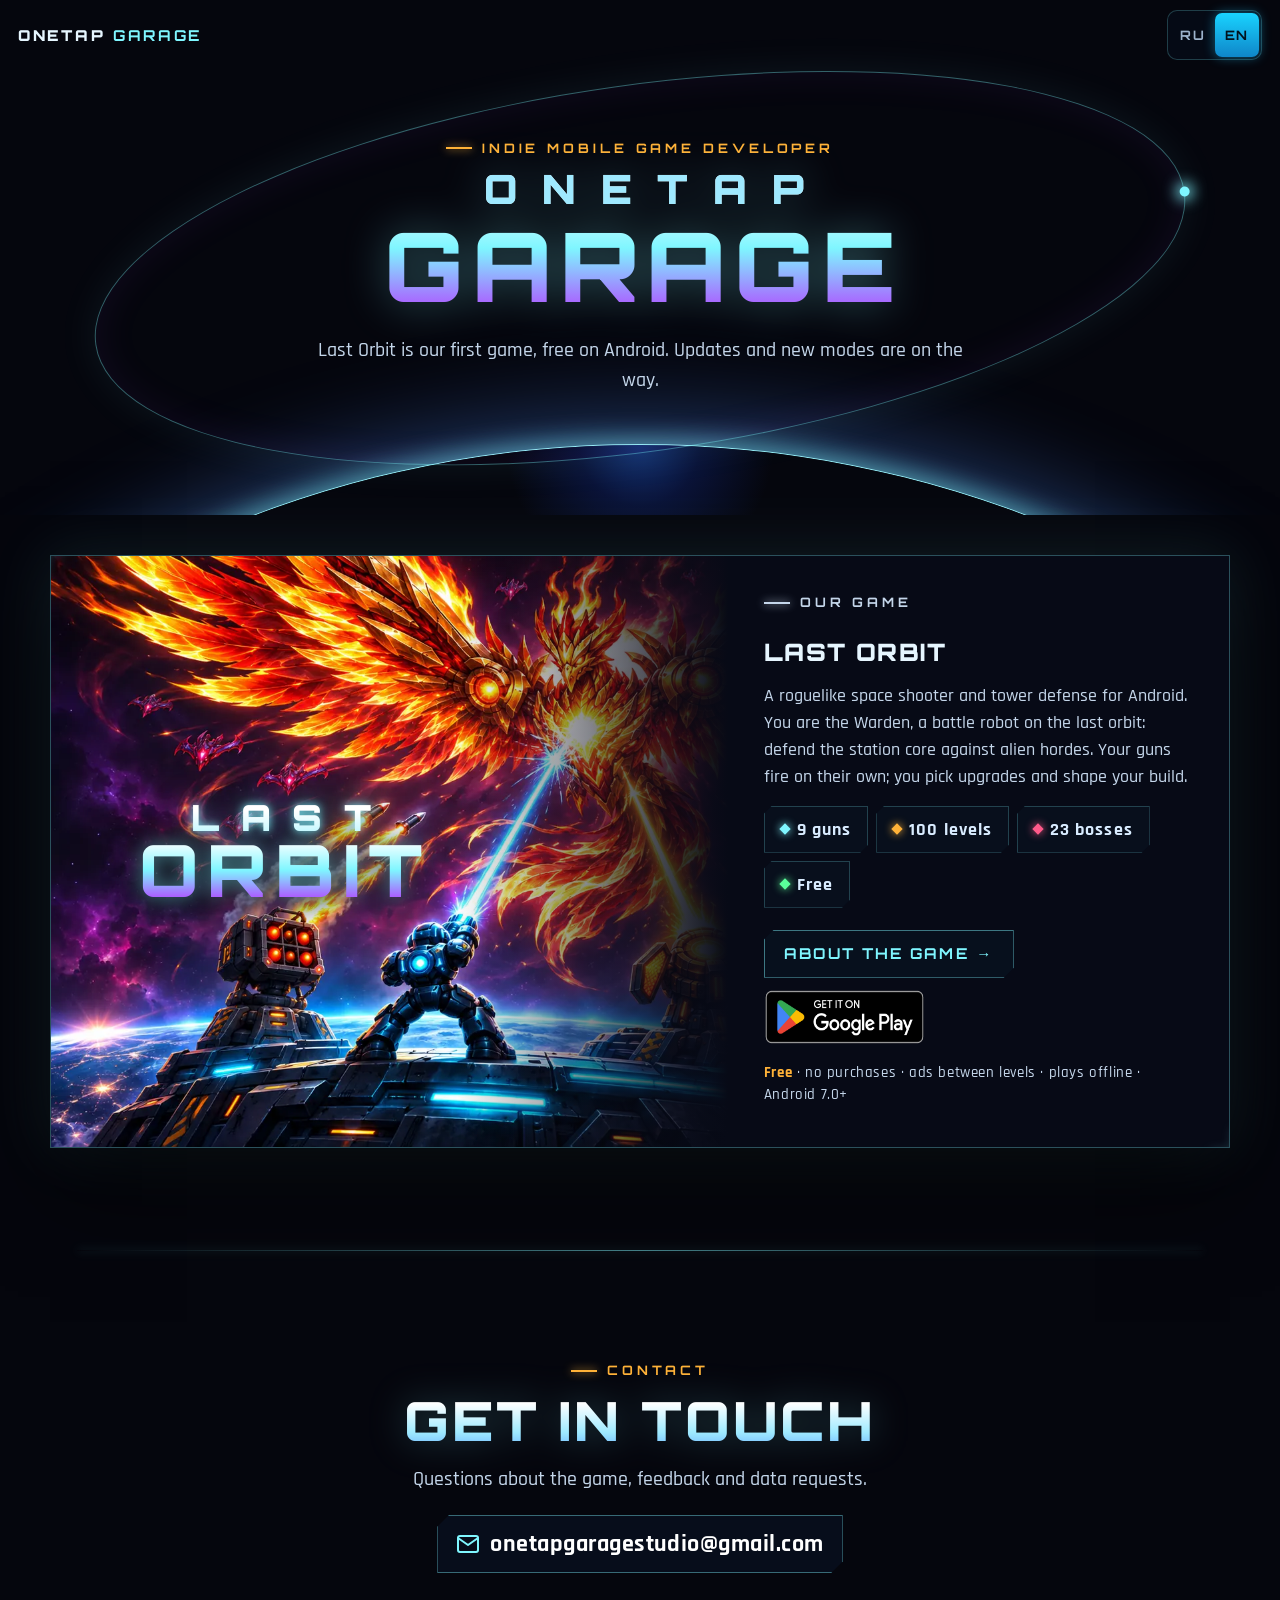
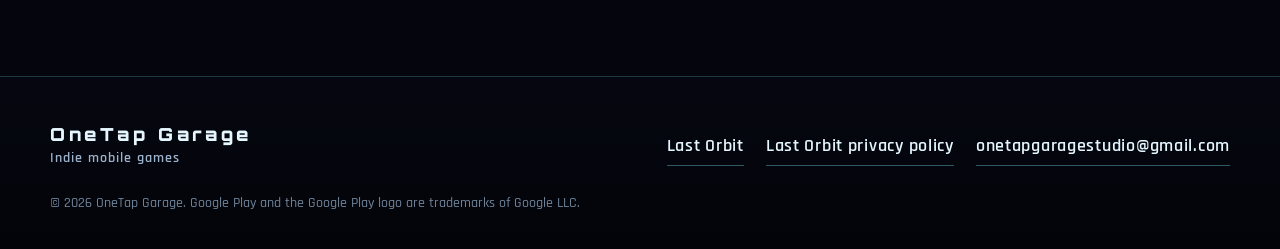
==== commit 22b3ce53: "Last Orbit pages: privacy policy GDPR details (controller, transfers, retention, rights), genre word" ====
--- a/index.html
+++ b/index.html
@@ -1,15 +1,15 @@
 <!doctype html>
 <html lang="ru" class="no-js"
-  data-title-ru="OneTap Garage — инди-студия мобильных игр"
+  data-title-ru="OneTap Garage — инди-разработчик мобильных игр"
   data-title-en="OneTap Garage — indie mobile games"
-  data-desc-ru="OneTap Garage — инди-студия мобильных игр. Наша первая игра Last Orbit — космический рогалик-шутер для Android, бесплатно в Google Play."
-  data-desc-en="OneTap Garage is an indie mobile game studio. Our first game Last Orbit is a roguelike space shooter for Android, free on Google Play.">
+  data-desc-ru="OneTap Garage — инди-разработчик мобильных игр. Наша первая игра Last Orbit — космический рогалик: шутер и защита базы для Android, бесплатно в Google Play."
+  data-desc-en="OneTap Garage is an indie mobile game developer. Our first game Last Orbit is a roguelike space shooter and tower defense for Android, free on Google Play.">
 <head>
 <meta charset="utf-8">
 <meta name="viewport" content="width=device-width, initial-scale=1, viewport-fit=cover">
 <script>(function(){var l,d=document.documentElement;try{l=localStorage.getItem('lo-lang')}catch(e){}var q=/[?&]lang=(ru|en)\b/.exec(location.search);if(q)l=q[1];if(l!=='ru'&&l!=='en'){var n=(navigator.languages&&navigator.languages[0])||navigator.language||'ru';l=/^(ru|be|kk)\b/i.test(n)?'ru':'en'}d.lang=l;var t=d.getAttribute('data-title-'+l);if(t)document.title=t})();</script>
-<title>OneTap Garage — инди-студия мобильных игр</title>
-<meta name="description" content="OneTap Garage — инди-студия мобильных игр. Наша первая игра Last Orbit — космический рогалик-шутер для Android, бесплатно в Google Play.">
+<title>OneTap Garage — инди-разработчик мобильных игр</title>
+<meta name="description" content="OneTap Garage — инди-разработчик мобильных игр. Наша первая игра Last Orbit — космический рогалик: шутер и защита базы для Android, бесплатно в Google Play.">
 <link rel="canonical" href="https://trueanimal-art.github.io/">
 <link rel="alternate" hreflang="ru" href="https://trueanimal-art.github.io/">
 <link rel="alternate" hreflang="en" href="https://trueanimal-art.github.io/?lang=en">
@@ -22,8 +22,8 @@
 <meta property="og:type" content="website">
 <meta property="og:site_name" content="OneTap Garage">
 <meta property="og:url" content="https://trueanimal-art.github.io/">
-<meta property="og:title" content="OneTap Garage — инди-студия мобильных игр">
-<meta property="og:description" content="Наша первая игра Last Orbit — бесплатный космический рогалик-шутер для Android. Пушки стреляют сами, ты собираешь билд.">
+<meta property="og:title" content="OneTap Garage — инди-разработчик мобильных игр">
+<meta property="og:description" content="Наша первая игра Last Orbit — бесплатный космический рогалик: шутер и защита базы для Android. Пушки стреляют сами, ты собираешь билд.">
 <meta property="og:image" content="https://trueanimal-art.github.io/last-orbit/img/og.jpg">
 <meta property="og:image:width" content="1200">
 <meta property="og:image:height" content="630">
@@ -31,7 +31,7 @@
 <meta property="og:locale:alternate" content="en_US">
 <meta name="twitter:card" content="summary_large_image">
 <meta name="twitter:title" content="OneTap Garage — indie mobile games">
-<meta name="twitter:description" content="Our first game Last Orbit: a free roguelike space shooter for Android. Guns fire on their own, you shape the build.">
+<meta name="twitter:description" content="Our first game Last Orbit: a free roguelike space shooter and tower defense for Android. Guns fire on their own, you shape the build.">
 <meta property="og:image:alt" content="Last Orbit: Страж против Солнечного Феникса">
 <meta name="twitter:image:alt" content="Last Orbit: the Warden versus the Solar Phoenix">
 <meta name="twitter:image" content="https://trueanimal-art.github.io/last-orbit/img/og.jpg">
@@ -67,7 +67,7 @@
 <main id="main">
 <section class="studio-hero" aria-labelledby="studio-title">
   <i class="orbit-ring" aria-hidden="true"></i>
-  <p class="kick rv"><span class="ru">Инди-студия мобильных игр</span><span class="en">Indie mobile game studio</span></p>
+  <p class="kick rv"><span class="ru">Инди-разработчик мобильных игр</span><span class="en">Indie mobile game developer</span></p>
   <h1 class="wordmark rv" id="studio-title"><span>ONETAP</span>GARAGE</h1>
   <p class="lead rv"><span class="ru">Last Orbit — наша первая игра. Бесплатно на Android, обновления и новые режимы в планах.</span><span class="en">Last Orbit is our first game, free on Android. Updates and new modes are on the way.</span></p>
 </section>
@@ -79,12 +79,12 @@
         <source media="(min-aspect-ratio: 5/4)" srcset="last-orbit/img/hero-wide.webp">
         <img src="last-orbit/img/hero-mobile.webp" width="1060" height="887" decoding="async" alt="">
       </picture>
-      <span class="logo"><span class="l1">LAST</span><span class="l2" data-text="ORBIT">ORBIT</span></span>
+      <span class="logo"><span class="l1">LAST</span> <span class="l2" data-text="ORBIT">ORBIT</span></span>
     </a>
     <div class="gcard-body">
       <p class="kick"><span class="ru">Наша игра</span><span class="en">Our game</span></p>
       <h2 id="h-lo">Last Orbit</h2>
-      <p><span class="ru">Космический рогалик-шутер для Android. Ты — Страж, боевой робот на последней орбите: защити ядро станции от орд пришельцев. Пушки стреляют сами, а ты выбираешь улучшения и собираешь билд.</span><span class="en">A roguelike space shooter for Android. You are the Warden, a battle robot on the last orbit: defend the station core against alien hordes. Your guns fire on their own; you pick upgrades and shape your build.</span></p>
+      <p><span class="ru">Космический рогалик для Android: шутер и защита базы. Ты — Страж, боевой робот на последней орбите: защити ядро станции от орд пришельцев. Пушки стреляют сами, а ты выбираешь улучшения и собираешь билд.</span><span class="en">A roguelike space shooter and tower defense for Android. You are the Warden, a battle robot on the last orbit: defend the station core against alien hordes. Your guns fire on their own; you pick upgrades and shape your build.</span></p>
       <ul class="ticks">
         <li class="chip" style="--c:#7ff6ff"><i></i><span class="ru">9 пушек</span><span class="en">9 guns</span></li>
         <li class="chip" style="--c:#ffb238"><i></i><span class="ru">100 уровней</span><span class="en">100 levels</span></li>
@@ -113,7 +113,7 @@
 <footer class="foot">
   <div class="wrap">
     <div class="foot-brand">
-      <div><div class="wm">ONETAP GARAGE</div><small><span class="ru">Инди-студия мобильных игр</span><span class="en">Indie mobile games</span></small></div>
+      <div><div class="wm">OneTap Garage</div><small><span class="ru">Инди-разработчик мобильных игр</span><span class="en">Indie mobile games</span></small></div>
     </div>
     <nav class="foot-links" aria-label="Links">
       <a href="last-orbit/">Last Orbit</a>
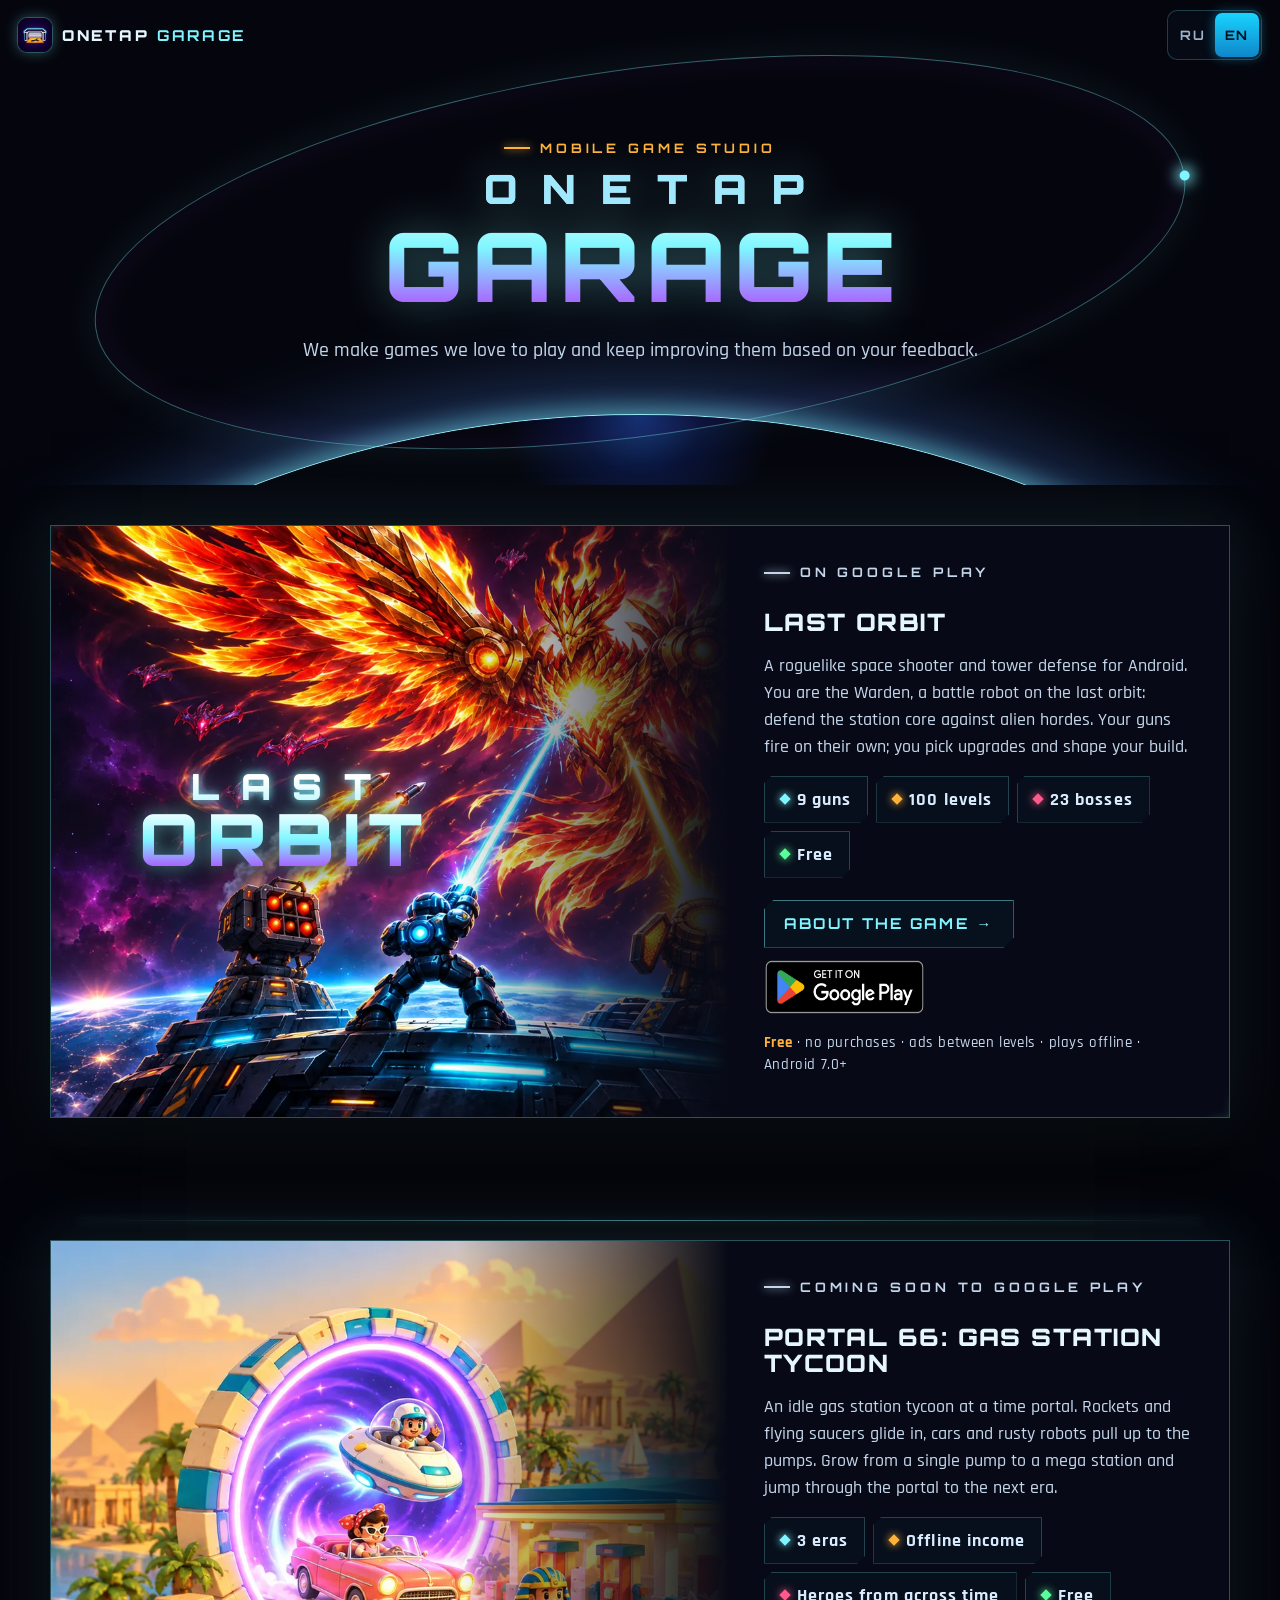
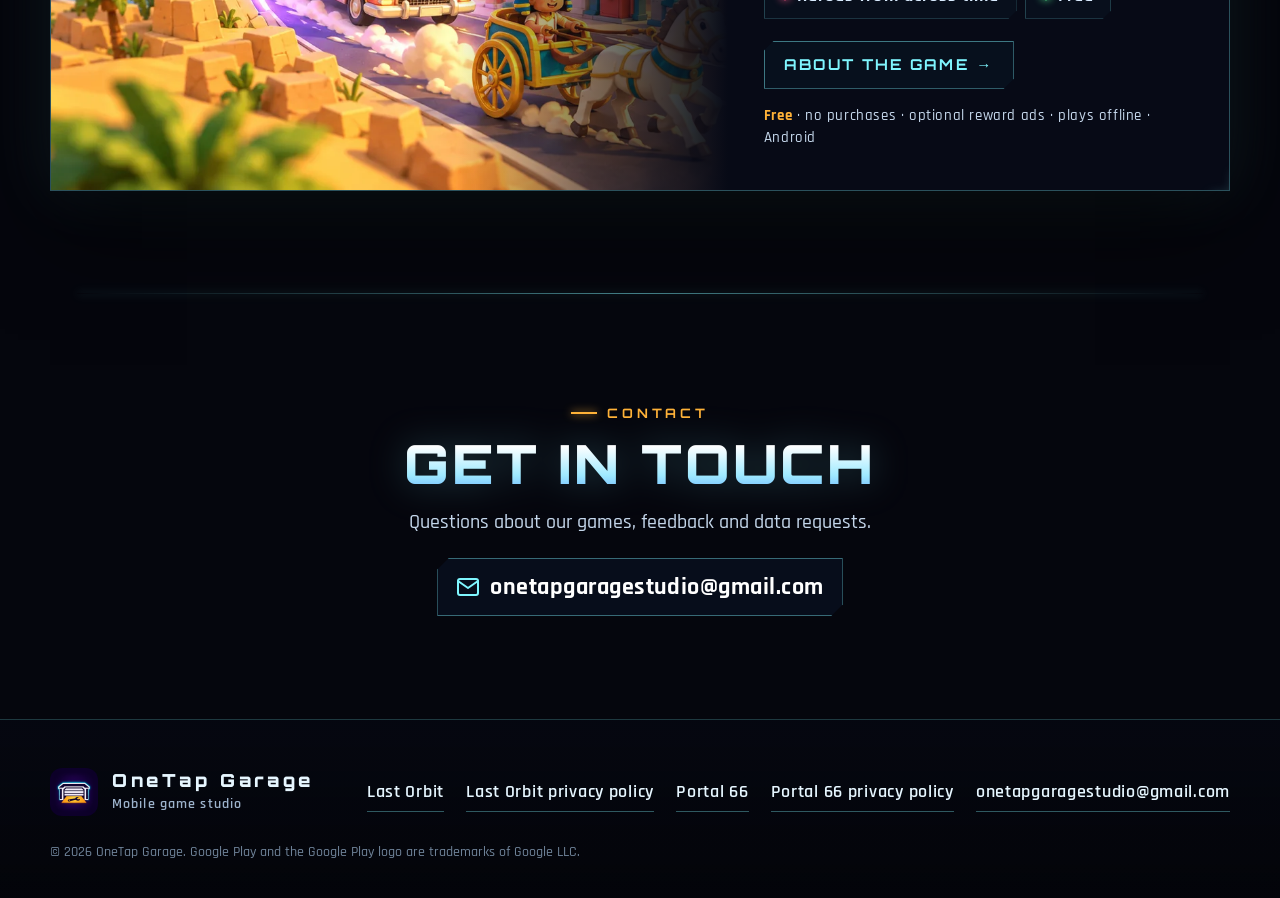
==== commit bc8056cb: "Studio site: OneTap Garage logo, Portal 66 card, drop 'indie' wording Co-Authored-By: Claude Opus 5." ====
--- a/index.html
+++ b/index.html
@@ -1,40 +1,40 @@
 <!doctype html>
 <html lang="ru" class="no-js"
-  data-title-ru="OneTap Garage — инди-разработчик мобильных игр"
-  data-title-en="OneTap Garage — indie mobile games"
-  data-desc-ru="OneTap Garage — инди-разработчик мобильных игр. Наша первая игра Last Orbit — космический рогалик: шутер и защита базы для Android, бесплатно в Google Play."
-  data-desc-en="OneTap Garage is an indie mobile game developer. Our first game Last Orbit is a roguelike space shooter and tower defense for Android, free on Google Play.">
+  data-title-ru="OneTap Garage — студия мобильных игр"
+  data-title-en="OneTap Garage — mobile game studio"
+  data-desc-ru="OneTap Garage — студия мобильных игр. Last Orbit — космический шутер и защита базы, Portal 66 — тайкун про заправку у портала времени. Бесплатно для Android."
+  data-desc-en="OneTap Garage is a mobile game studio. Last Orbit is a roguelike space shooter and tower defense, Portal 66 is a gas station tycoon at a time portal. Free on Android.">
 <head>
 <meta charset="utf-8">
 <meta name="viewport" content="width=device-width, initial-scale=1, viewport-fit=cover">
 <script>(function(){var l,d=document.documentElement;try{l=localStorage.getItem('lo-lang')}catch(e){}var q=/[?&]lang=(ru|en)\b/.exec(location.search);if(q)l=q[1];if(l!=='ru'&&l!=='en'){var n=(navigator.languages&&navigator.languages[0])||navigator.language||'ru';l=/^(ru|be|kk)\b/i.test(n)?'ru':'en'}d.lang=l;var t=d.getAttribute('data-title-'+l);if(t)document.title=t})();</script>
-<title>OneTap Garage — инди-разработчик мобильных игр</title>
-<meta name="description" content="OneTap Garage — инди-разработчик мобильных игр. Наша первая игра Last Orbit — космический рогалик: шутер и защита базы для Android, бесплатно в Google Play.">
+<title>OneTap Garage — студия мобильных игр</title>
+<meta name="description" content="OneTap Garage — студия мобильных игр. Last Orbit — космический шутер и защита базы, Portal 66 — тайкун про заправку у портала времени. Бесплатно для Android.">
 <link rel="canonical" href="https://trueanimal-art.github.io/">
 <link rel="alternate" hreflang="ru" href="https://trueanimal-art.github.io/">
 <link rel="alternate" hreflang="en" href="https://trueanimal-art.github.io/?lang=en">
 <link rel="alternate" hreflang="x-default" href="https://trueanimal-art.github.io/">
 <link rel="manifest" href="manifest.webmanifest">
 <meta name="theme-color" content="#05060d">
-<link rel="icon" href="last-orbit/img/favicon-32.png" sizes="32x32" type="image/png">
-<link rel="icon" href="last-orbit/img/icon-192.png" sizes="192x192" type="image/png">
+<link rel="icon" href="assets/otg-favicon-32.png" sizes="32x32" type="image/png">
+<link rel="icon" href="assets/otg-logo-192.png" sizes="192x192" type="image/png">
 <link rel="apple-touch-icon" href="apple-touch-icon.png">
 <meta property="og:type" content="website">
 <meta property="og:site_name" content="OneTap Garage">
 <meta property="og:url" content="https://trueanimal-art.github.io/">
-<meta property="og:title" content="OneTap Garage — инди-разработчик мобильных игр">
-<meta property="og:description" content="Наша первая игра Last Orbit — бесплатный космический рогалик: шутер и защита базы для Android. Пушки стреляют сами, ты собираешь билд.">
-<meta property="og:image" content="https://trueanimal-art.github.io/last-orbit/img/og.jpg">
+<meta property="og:title" content="OneTap Garage — студия мобильных игр">
+<meta property="og:description" content="Делаем игры, в которые сами хотим играть: Last Orbit и Portal 66 для Android.">
+<meta property="og:image" content="https://trueanimal-art.github.io/assets/otg-og.jpg">
 <meta property="og:image:width" content="1200">
 <meta property="og:image:height" content="630">
 <meta property="og:locale" content="ru_RU">
 <meta property="og:locale:alternate" content="en_US">
 <meta name="twitter:card" content="summary_large_image">
-<meta name="twitter:title" content="OneTap Garage — indie mobile games">
-<meta name="twitter:description" content="Our first game Last Orbit: a free roguelike space shooter and tower defense for Android. Guns fire on their own, you shape the build.">
-<meta property="og:image:alt" content="Last Orbit: Страж против Солнечного Феникса">
-<meta name="twitter:image:alt" content="Last Orbit: the Warden versus the Solar Phoenix">
-<meta name="twitter:image" content="https://trueanimal-art.github.io/last-orbit/img/og.jpg">
+<meta name="twitter:title" content="OneTap Garage — mobile game studio">
+<meta name="twitter:description" content="We make games we love to play: Last Orbit and Portal 66 for Android.">
+<meta property="og:image:alt" content="OneTap Garage — студия мобильных игр">
+<meta name="twitter:image:alt" content="OneTap Garage — mobile game studio">
+<meta name="twitter:image" content="https://trueanimal-art.github.io/assets/otg-og.jpg">
 <link rel="preload" href="assets/fonts/orbitron-latin-900-normal.woff2" as="font" type="font/woff2" crossorigin>
 <link rel="stylesheet" href="assets/site.css">
 <script type="application/ld+json">
@@ -43,7 +43,7 @@
   "@type": "Organization",
   "name": "OneTap Garage",
   "url": "https://trueanimal-art.github.io/",
-  "logo": "https://trueanimal-art.github.io/last-orbit/img/icon-192.png",
+  "logo": "https://trueanimal-art.github.io/assets/otg-logo-512.png",
   "email": "onetapgaragestudio@gmail.com",
   "contactPoint": { "@type": "ContactPoint", "email": "onetapgaragestudio@gmail.com", "contactType": "customer support", "availableLanguage": ["Russian", "English"] }
 }
@@ -55,7 +55,7 @@
 <canvas id="stars" aria-hidden="true"></canvas>
 
 <header class="top">
-  <a class="brand" href="#top"><span>ONETAP <b>GARAGE</b></span></a>
+  <a class="brand" href="#top"><img src="assets/otg-logo-192.png" width="34" height="34" alt=""><span>ONETAP <b>GARAGE</b></span></a>
   <div class="tools">
     <div class="lang" role="group" aria-label="Language / Язык">
       <button type="button" data-lang="ru" lang="ru" aria-pressed="true" title="Русский">RU</button>
@@ -67,9 +67,9 @@
 <main id="main">
 <section class="studio-hero" aria-labelledby="studio-title">
   <i class="orbit-ring" aria-hidden="true"></i>
-  <p class="kick rv"><span class="ru">Инди-разработчик мобильных игр</span><span class="en">Indie mobile game developer</span></p>
-  <h1 class="wordmark rv" id="studio-title"><span>ONETAP</span>GARAGE</h1>
-  <p class="lead rv"><span class="ru">Last Orbit — наша первая игра. Бесплатно на Android, обновления и новые режимы в планах.</span><span class="en">Last Orbit is our first game, free on Android. Updates and new modes are on the way.</span></p>
+  <p class="kick rv"><span class="ru">Студия мобильных игр</span><span class="en">Mobile game studio</span></p>
+  <h1 class="wordmark rv" id="studio-title"><span>ONETAP</span> GARAGE</h1>
+  <p class="lead rv"><span class="ru">Делаем игры, в которые сами хотим играть, и обновляем их по отзывам игроков.</span><span class="en">We make games we love to play and keep improving them based on your feedback.</span></p>
 </section>
 
 <section class="sec" style="padding-top:40px" aria-labelledby="h-lo">
@@ -82,9 +82,9 @@
       <span class="logo"><span class="l1">LAST</span> <span class="l2" data-text="ORBIT">ORBIT</span></span>
     </a>
     <div class="gcard-body">
-      <p class="kick"><span class="ru">Наша игра</span><span class="en">Our game</span></p>
+      <p class="kick"><span class="ru">В Google Play</span><span class="en">On Google Play</span></p>
       <h2 id="h-lo">Last Orbit</h2>
-      <p><span class="ru">Космический рогалик для Android: шутер и защита базы. Ты — Страж, боевой робот на последней орбите: защити ядро станции от орд пришельцев. Пушки стреляют сами, а ты выбираешь улучшения и собираешь билд.</span><span class="en">A roguelike space shooter and tower defense for Android. You are the Warden, a battle robot on the last orbit: defend the station core against alien hordes. Your guns fire on their own; you pick upgrades and shape your build.</span></p>
+      <p><span class="ru">Космический шутер и защита базы для Android. Ты — Страж, боевой робот на последней орбите: защити ядро станции от орд пришельцев. Пушки стреляют сами, а ты выбираешь улучшения и собираешь билд.</span><span class="en">A roguelike space shooter and tower defense for Android. You are the Warden, a battle robot on the last orbit: defend the station core against alien hordes. Your guns fire on their own; you pick upgrades and shape your build.</span></p>
       <ul class="ticks">
         <li class="chip" style="--c:#7ff6ff"><i></i><span class="ru">9 пушек</span><span class="en">9 guns</span></li>
         <li class="chip" style="--c:#ffb238"><i></i><span class="ru">100 уровней</span><span class="en">100 levels</span></li>
@@ -100,11 +100,37 @@
   </article>
 </section>
 
+<section class="sec" style="padding-top:20px" aria-labelledby="h-p66">
+  <article class="gcard hud rv">
+    <a class="gcard-art" href="portal-66/" tabindex="-1" aria-hidden="true">
+      <picture>
+        <source media="(min-aspect-ratio: 5/4)" srcset="portal-66/img/card-wide.webp">
+        <img src="portal-66/img/card-mobile.webp" width="1060" height="887" loading="lazy" decoding="async" alt="" style="object-position:55% 50%">
+      </picture>
+    </a>
+    <div class="gcard-body">
+      <p class="kick"><span class="ru">Скоро в Google Play</span><span class="en">Coming soon to Google Play</span></p>
+      <h2 id="h-p66"><span class="ru">Portal 66: Заправка эпох</span><span class="en">Portal 66: Gas Station Tycoon</span></h2>
+      <p><span class="ru">Тайкун про заправку у портала времени. К колонкам подлетают ракеты и летающие тарелки, подкатывают машины и ржавые роботы. Начни с одной колонки, дорасти до мегазаправки и прыгай через портал в следующую эпоху.</span><span class="en">An idle gas station tycoon at a time portal. Rockets and flying saucers glide in, cars and rusty robots pull up to the pumps. Grow from a single pump to a mega station and jump through the portal to the next era.</span></p>
+      <ul class="ticks">
+        <li class="chip" style="--c:#7ff6ff"><i></i><span class="ru">3 эпохи</span><span class="en">3 eras</span></li>
+        <li class="chip" style="--c:#ffb238"><i></i><span class="ru">Доход офлайн</span><span class="en">Offline income</span></li>
+        <li class="chip" style="--c:#ff5a8a"><i></i><span class="ru">Герои всех времён</span><span class="en">Heroes from across time</span></li>
+        <li class="chip" style="--c:#5aff9b"><i></i><span class="ru">Бесплатно</span><span class="en">Free</span></li>
+      </ul>
+      <div class="cta">
+        <a class="btn-ghost" href="portal-66/"><span class="ru">Об игре</span><span class="en">About the game</span> →</a>
+      </div>
+      <p class="note"><span class="ru"><b>Бесплатно</b> · без покупок · реклама по желанию за бонусы · играй без интернета · Android</span><span class="en"><b>Free</b> · no purchases · optional reward ads · plays offline · Android</span></p>
+    </div>
+  </article>
+</section>
+
 <section class="sec contact" id="contact" aria-labelledby="h-contact">
   <div class="wrap rv">
     <p class="kick"><span class="ru">Связь</span><span class="en">Contact</span></p>
     <h2 class="h2" id="h-contact"><span class="ru">Напишите нам</span><span class="en">Get in touch</span></h2>
-    <p class="lead" style="margin-left:auto;margin-right:auto"><span class="ru">Вопросы по игре, предложения и запросы по данным.</span><span class="en">Questions about the game, feedback and data requests.</span></p>
+    <p class="lead" style="margin-left:auto;margin-right:auto"><span class="ru">Вопросы по играм, предложения и запросы по данным.</span><span class="en">Questions about our games, feedback and data requests.</span></p>
     <a class="mail" href="mailto:onetapgaragestudio@gmail.com"><svg viewBox="0 0 24 24" fill="none" stroke="currentColor" stroke-width="2" stroke-linecap="round" stroke-linejoin="round" aria-hidden="true"><rect x="2" y="4" width="20" height="16" rx="2"/><path d="m22 6-10 7L2 6"/></svg>onetapgaragestudio@gmail.com</a>
   </div>
 </section>
@@ -113,11 +139,14 @@
 <footer class="foot">
   <div class="wrap">
     <div class="foot-brand">
-      <div><div class="wm">OneTap Garage</div><small><span class="ru">Инди-разработчик мобильных игр</span><span class="en">Indie mobile games</span></small></div>
+      <img src="assets/otg-logo-192.png" width="48" height="48" alt="" style="border-radius:12px">
+      <div><div class="wm">OneTap Garage</div><small><span class="ru">Студия мобильных игр</span><span class="en">Mobile game studio</span></small></div>
     </div>
     <nav class="foot-links" aria-label="Links">
       <a href="last-orbit/">Last Orbit</a>
       <a href="last-orbit/privacy/"><span class="ru">Политика конфиденциальности Last Orbit</span><span class="en">Last Orbit privacy policy</span></a>
+      <a href="portal-66/">Portal 66</a>
+      <a href="portal-66/privacy/"><span class="ru">Политика конфиденциальности Portal 66</span><span class="en">Portal 66 privacy policy</span></a>
       <a href="mailto:onetapgaragestudio@gmail.com">onetapgaragestudio@gmail.com</a>
     </nav>
     <p class="legal">© 2026 OneTap Garage. <span class="ru">Google Play и логотип Google Play — товарные знаки Google LLC.</span><span class="en">Google Play and the Google Play logo are trademarks of Google LLC.</span></p>
--- a/assets/site.css
+++ b/assets/site.css
@@ -242,7 +242,7 @@
 @media (min-width: 900px) { .how30 .h30-t { width: auto; } }
 
 /* trailer */
-.video { position: relative; aspect-ratio: 16 / 9; background: #000; border: 1px solid var(--line); box-shadow: 0 0 0 1px rgba(0, 0, 0, .6), 0 30px 80px rgba(0, 0, 0, .6), 0 0 70px rgba(127, 246, 255, .14); max-width: 1000px; margin: 0 auto; }
+.video { position: relative; aspect-ratio: 9 / 16; background: #000; border: 1px solid var(--line); box-shadow: 0 0 0 1px rgba(0, 0, 0, .6), 0 30px 80px rgba(0, 0, 0, .6), 0 0 70px rgba(127, 246, 255, .14); width: min(100%, 380px, calc((100svh - 140px) * 9 / 16)); margin: 0 auto; }
 .video > button { all: unset; position: absolute; inset: 0; cursor: pointer; display: grid; place-items: center; overflow: hidden; }
 .video > button img { position: absolute; inset: 0; width: 100%; height: 100%; object-fit: cover; transition: transform .6s, filter .6s; filter: saturate(1.1) brightness(.8); }
 .video > button:hover img { transform: scale(1.04); filter: saturate(1.2) brightness(.95); }
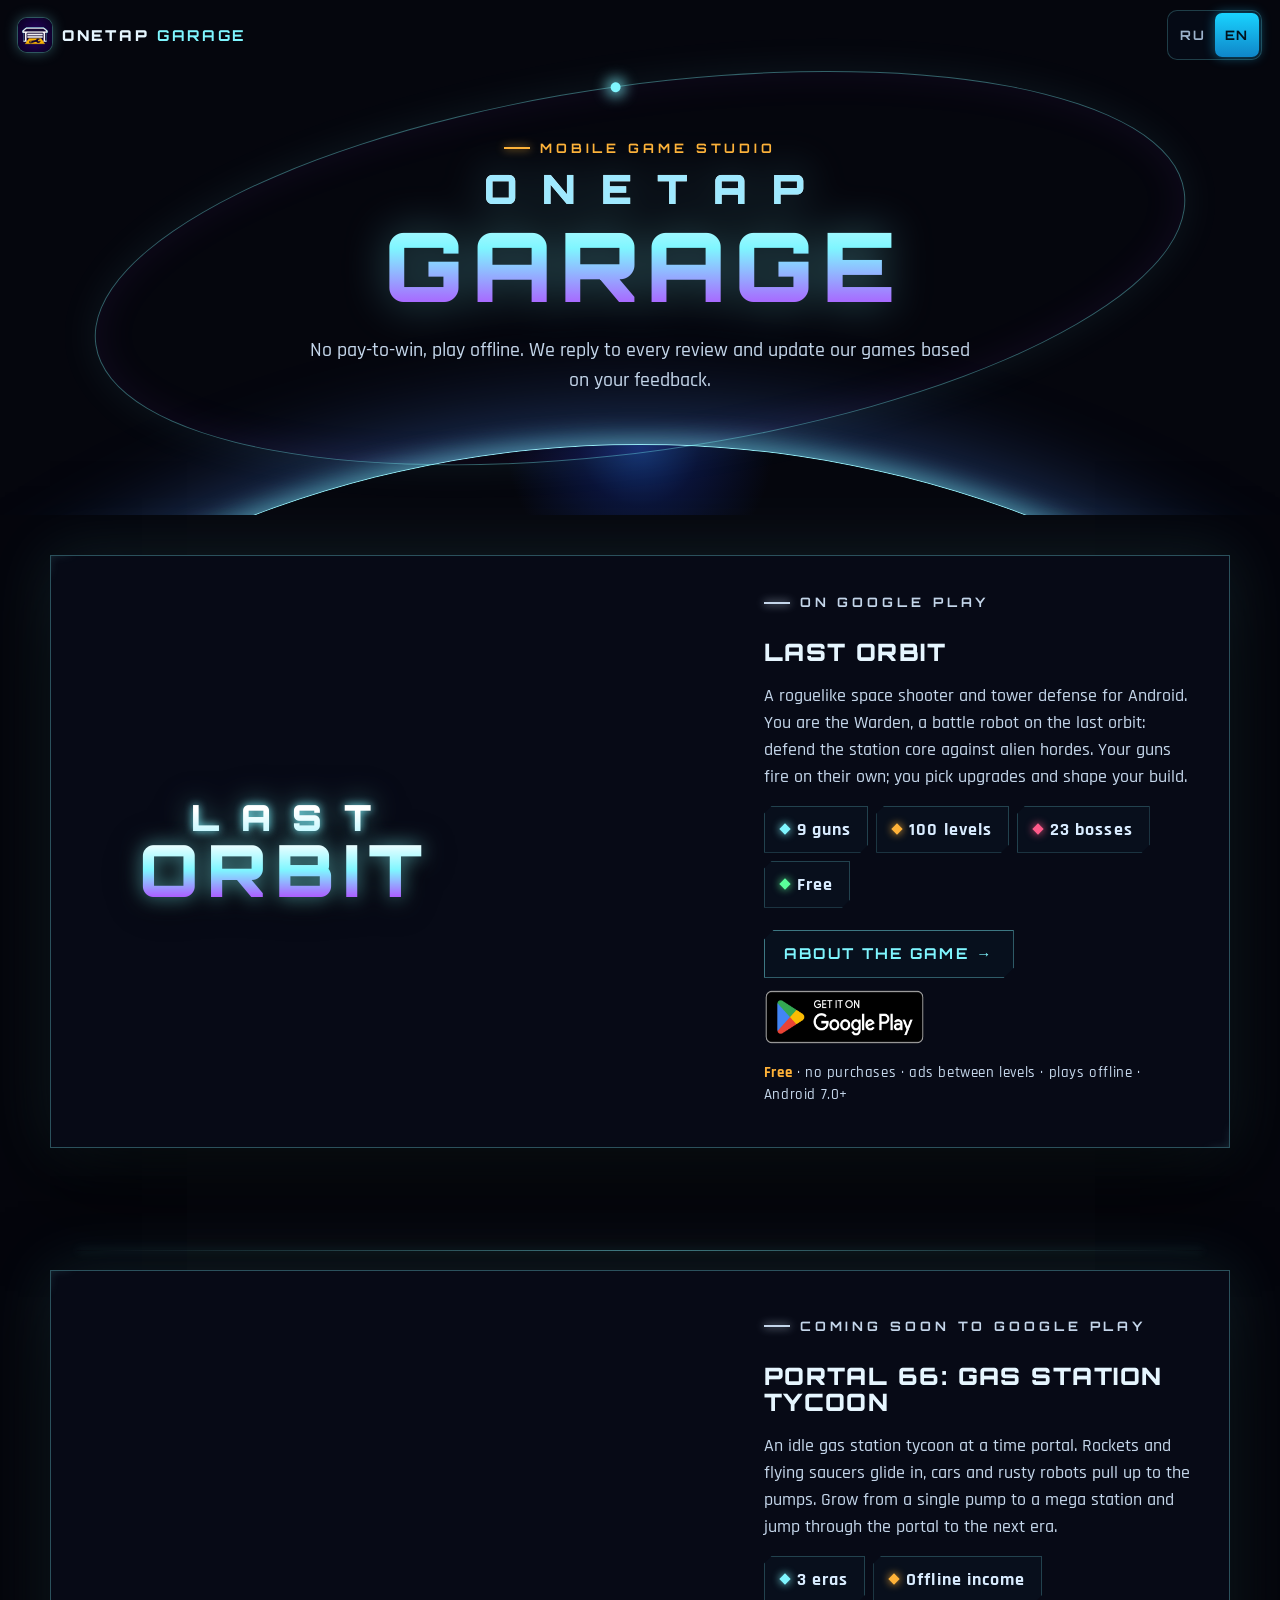
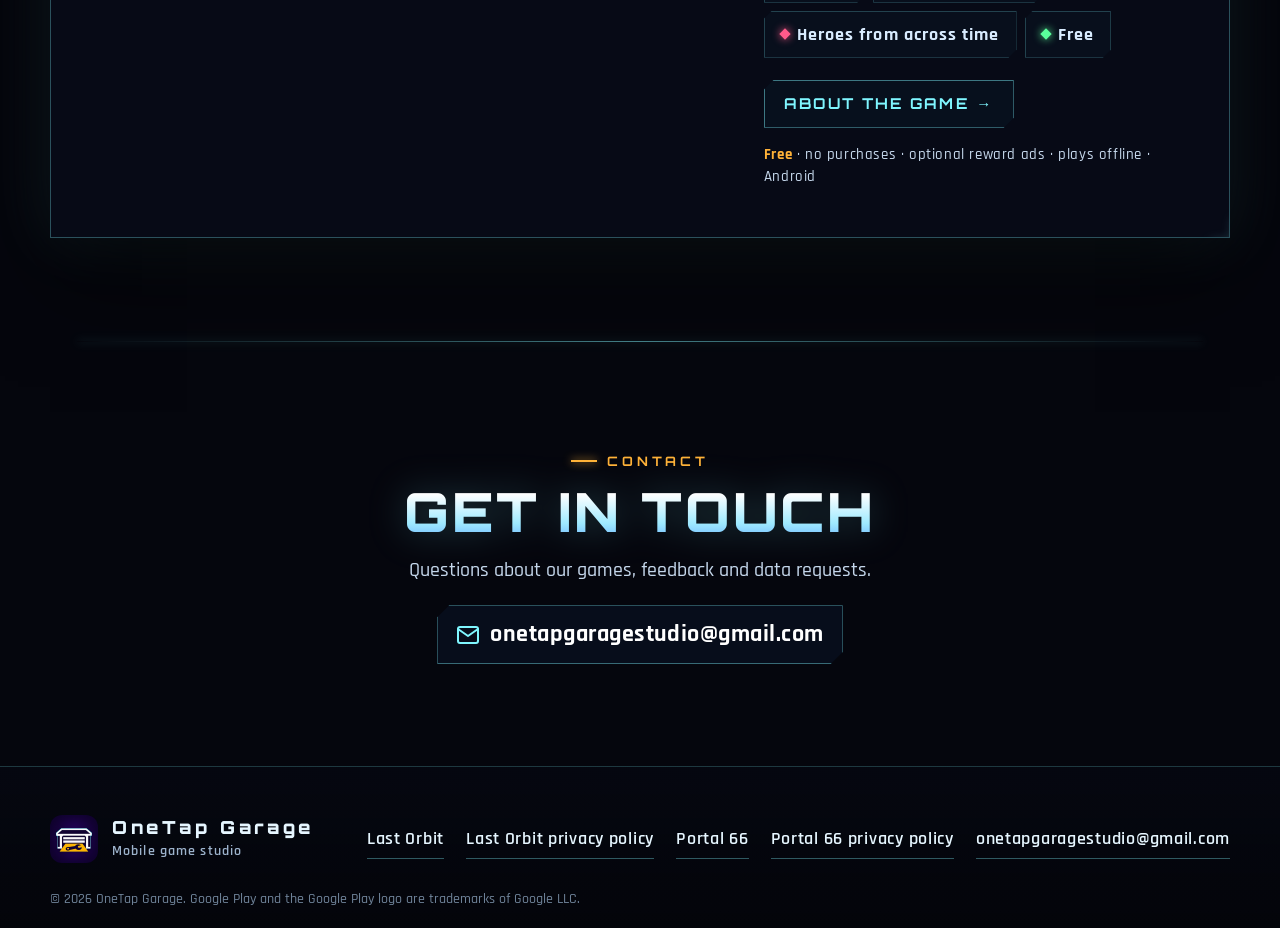
==== commit cf1a2edc: "Studio site: tagline matches the developer page promise Co-Authored-By: Claude Opus 5.5 <noreply@ant" ====
--- a/index.html
+++ b/index.html
@@ -23,7 +23,7 @@
 <meta property="og:site_name" content="OneTap Garage">
 <meta property="og:url" content="https://trueanimal-art.github.io/">
 <meta property="og:title" content="OneTap Garage — студия мобильных игр">
-<meta property="og:description" content="Делаем игры, в которые сами хотим играть: Last Orbit и Portal 66 для Android.">
+<meta property="og:description" content="Last Orbit и Portal 66 для Android: без доната и pay-to-win, играй без интернета. Отвечаем на каждый отзыв.">
 <meta property="og:image" content="https://trueanimal-art.github.io/assets/otg-og.jpg">
 <meta property="og:image:width" content="1200">
 <meta property="og:image:height" content="630">
@@ -31,7 +31,7 @@
 <meta property="og:locale:alternate" content="en_US">
 <meta name="twitter:card" content="summary_large_image">
 <meta name="twitter:title" content="OneTap Garage — mobile game studio">
-<meta name="twitter:description" content="We make games we love to play: Last Orbit and Portal 66 for Android.">
+<meta name="twitter:description" content="Last Orbit and Portal 66 for Android: no pay-to-win, play offline. We reply to every review.">
 <meta property="og:image:alt" content="OneTap Garage — студия мобильных игр">
 <meta name="twitter:image:alt" content="OneTap Garage — mobile game studio">
 <meta name="twitter:image" content="https://trueanimal-art.github.io/assets/otg-og.jpg">
@@ -69,7 +69,7 @@
   <i class="orbit-ring" aria-hidden="true"></i>
   <p class="kick rv"><span class="ru">Студия мобильных игр</span><span class="en">Mobile game studio</span></p>
   <h1 class="wordmark rv" id="studio-title"><span>ONETAP</span> GARAGE</h1>
-  <p class="lead rv"><span class="ru">Делаем игры, в которые сами хотим играть, и обновляем их по отзывам игроков.</span><span class="en">We make games we love to play and keep improving them based on your feedback.</span></p>
+  <p class="lead rv"><span class="ru">Без доната и pay-to-win, играй без интернета. Отвечаем на каждый отзыв и обновляем игры по вашим пожеланиям.</span><span class="en">No pay-to-win, play offline. We reply to every review and update our games based on your feedback.</span></p>
 </section>
 
 <section class="sec" style="padding-top:40px" aria-labelledby="h-lo">
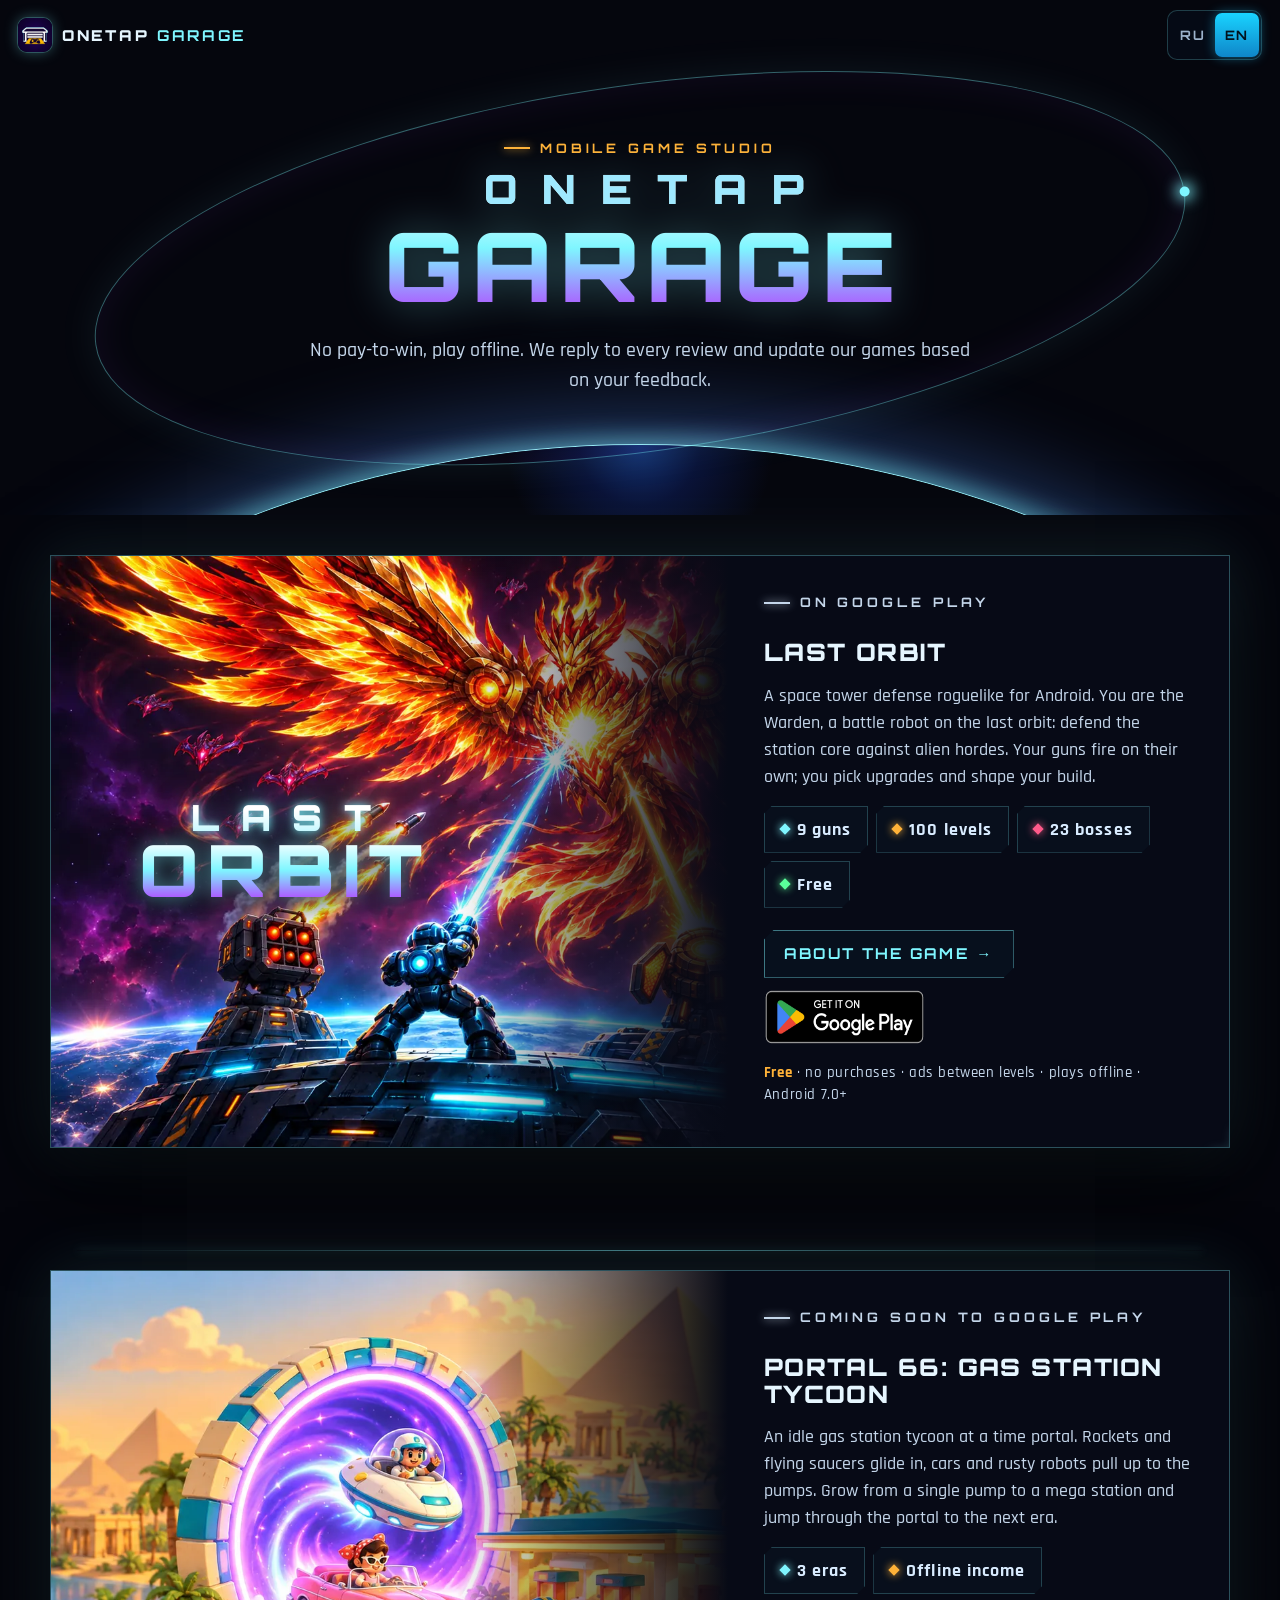
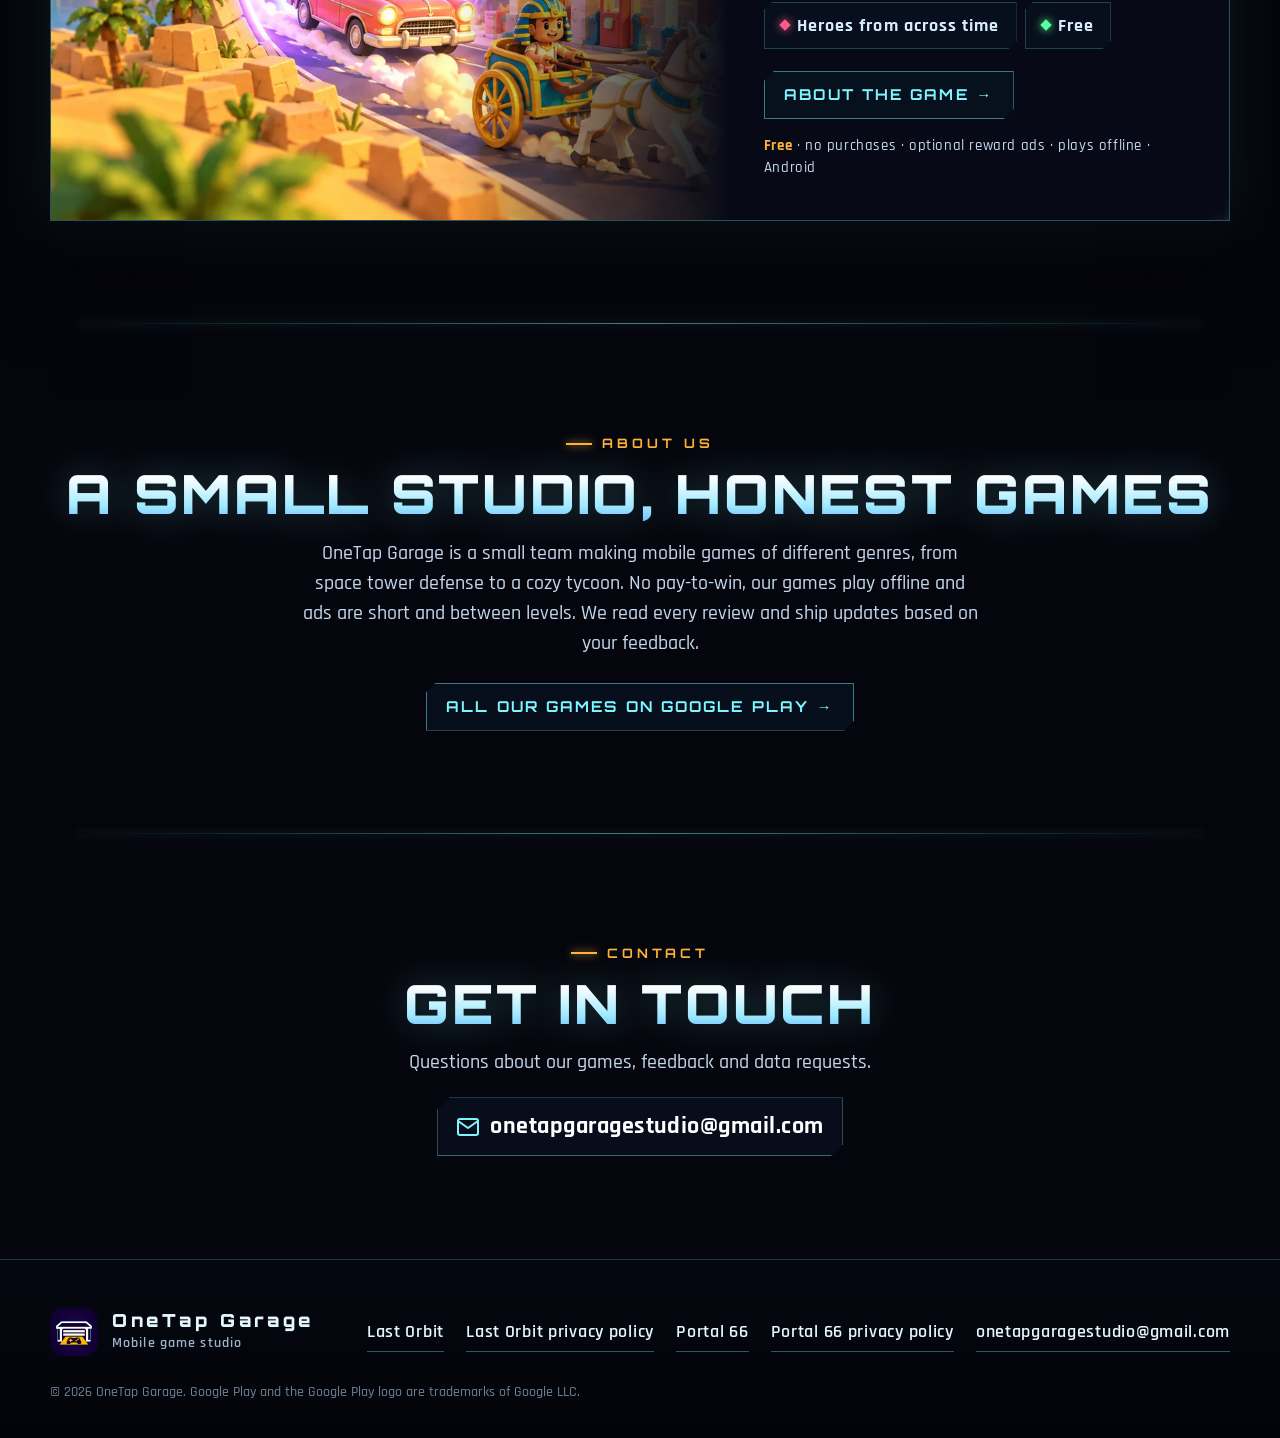
==== commit a624187e: "Studio site: About block, all-games link, Last Orbit genre matches Play Co-Authored-By: Claude Opus " ====
--- a/index.html
+++ b/index.html
@@ -2,14 +2,14 @@
 <html lang="ru" class="no-js"
   data-title-ru="OneTap Garage — студия мобильных игр"
   data-title-en="OneTap Garage — mobile game studio"
-  data-desc-ru="OneTap Garage — студия мобильных игр. Last Orbit — космический шутер и защита базы, Portal 66 — тайкун про заправку у портала времени. Бесплатно для Android."
-  data-desc-en="OneTap Garage is a mobile game studio. Last Orbit is a roguelike space shooter and tower defense, Portal 66 is a gas station tycoon at a time portal. Free on Android.">
+  data-desc-ru="OneTap Garage — студия мобильных игр. Last Orbit — космическая защита башен и рогалик, Portal 66 — тайкун про заправку у портала времени. Бесплатно для Android."
+  data-desc-en="OneTap Garage is a mobile game studio. Last Orbit is a space tower defense roguelike, Portal 66 is a gas station tycoon at a time portal. Free on Android.">
 <head>
 <meta charset="utf-8">
 <meta name="viewport" content="width=device-width, initial-scale=1, viewport-fit=cover">
 <script>(function(){var l,d=document.documentElement;try{l=localStorage.getItem('lo-lang')}catch(e){}var q=/[?&]lang=(ru|en)\b/.exec(location.search);if(q)l=q[1];if(l!=='ru'&&l!=='en'){var n=(navigator.languages&&navigator.languages[0])||navigator.language||'ru';l=/^(ru|be|kk)\b/i.test(n)?'ru':'en'}d.lang=l;var t=d.getAttribute('data-title-'+l);if(t)document.title=t})();</script>
 <title>OneTap Garage — студия мобильных игр</title>
-<meta name="description" content="OneTap Garage — студия мобильных игр. Last Orbit — космический шутер и защита базы, Portal 66 — тайкун про заправку у портала времени. Бесплатно для Android.">
+<meta name="description" content="OneTap Garage — студия мобильных игр. Last Orbit — космическая защита башен и рогалик, Portal 66 — тайкун про заправку у портала времени. Бесплатно для Android.">
 <link rel="canonical" href="https://trueanimal-art.github.io/">
 <link rel="alternate" hreflang="ru" href="https://trueanimal-art.github.io/">
 <link rel="alternate" hreflang="en" href="https://trueanimal-art.github.io/?lang=en">
@@ -84,7 +84,7 @@
     <div class="gcard-body">
       <p class="kick"><span class="ru">В Google Play</span><span class="en">On Google Play</span></p>
       <h2 id="h-lo">Last Orbit</h2>
-      <p><span class="ru">Космический шутер и защита базы для Android. Ты — Страж, боевой робот на последней орбите: защити ядро станции от орд пришельцев. Пушки стреляют сами, а ты выбираешь улучшения и собираешь билд.</span><span class="en">A roguelike space shooter and tower defense for Android. You are the Warden, a battle robot on the last orbit: defend the station core against alien hordes. Your guns fire on their own; you pick upgrades and shape your build.</span></p>
+      <p><span class="ru">Космическая защита башен и рогалик для Android. Ты — Страж, боевой робот на последней орбите: защити ядро станции от орд пришельцев. Пушки стреляют сами, а ты выбираешь улучшения и собираешь билд.</span><span class="en">A space tower defense roguelike for Android. You are the Warden, a battle robot on the last orbit: defend the station core against alien hordes. Your guns fire on their own; you pick upgrades and shape your build.</span></p>
       <ul class="ticks">
         <li class="chip" style="--c:#7ff6ff"><i></i><span class="ru">9 пушек</span><span class="en">9 guns</span></li>
         <li class="chip" style="--c:#ffb238"><i></i><span class="ru">100 уровней</span><span class="en">100 levels</span></li>
@@ -126,6 +126,15 @@
   </article>
 </section>
 
+<section class="sec contact" id="about" aria-labelledby="h-about">
+  <div class="wrap rv">
+    <p class="kick"><span class="ru">О студии</span><span class="en">About us</span></p>
+    <h2 class="h2" id="h-about"><span class="ru">Маленькая студия, честные игры</span><span class="en">A small studio, honest games</span></h2>
+    <p class="lead" style="margin-left:auto;margin-right:auto"><span class="ru">OneTap Garage — небольшая команда, которая делает мобильные игры разных жанров: от космической защиты башен до уютного тайкуна. Без доната и pay-to-win, игры работают без интернета, а реклама короткая и между уровнями. Читаем каждый отзыв и выпускаем обновления по вашим пожеланиям.</span><span class="en">OneTap Garage is a small team making mobile games of different genres, from space tower defense to a cozy tycoon. No pay-to-win, our games play offline and ads are short and between levels. We read every review and ship updates based on your feedback.</span></p>
+    <a class="btn-ghost" style="margin-top:24px;display:inline-flex" href="https://play.google.com/store/apps/dev?id=8690456566674725161" rel="noopener"><span class="ru">Все наши игры в Google Play</span><span class="en">All our games on Google Play</span> →</a>
+  </div>
+</section>
+
 <section class="sec contact" id="contact" aria-labelledby="h-contact">
   <div class="wrap rv">
     <p class="kick"><span class="ru">Связь</span><span class="en">Contact</span></p>
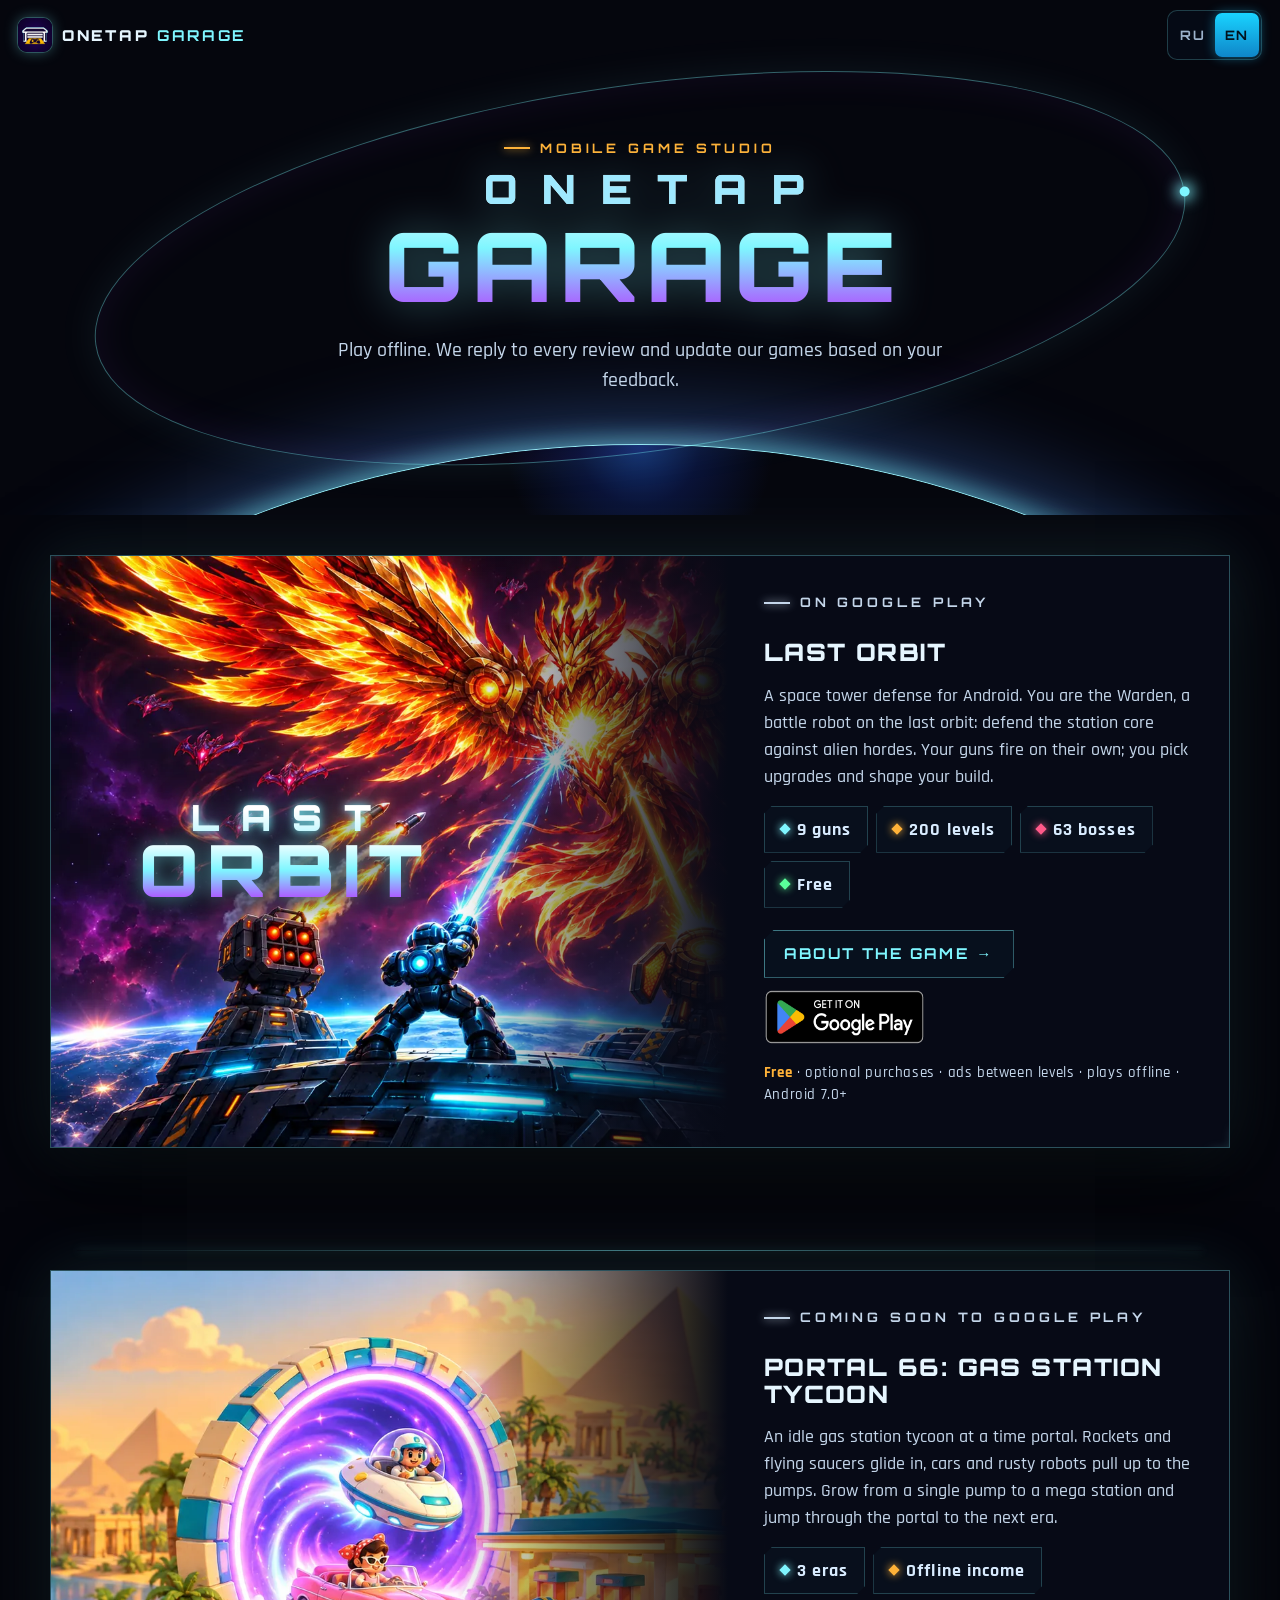
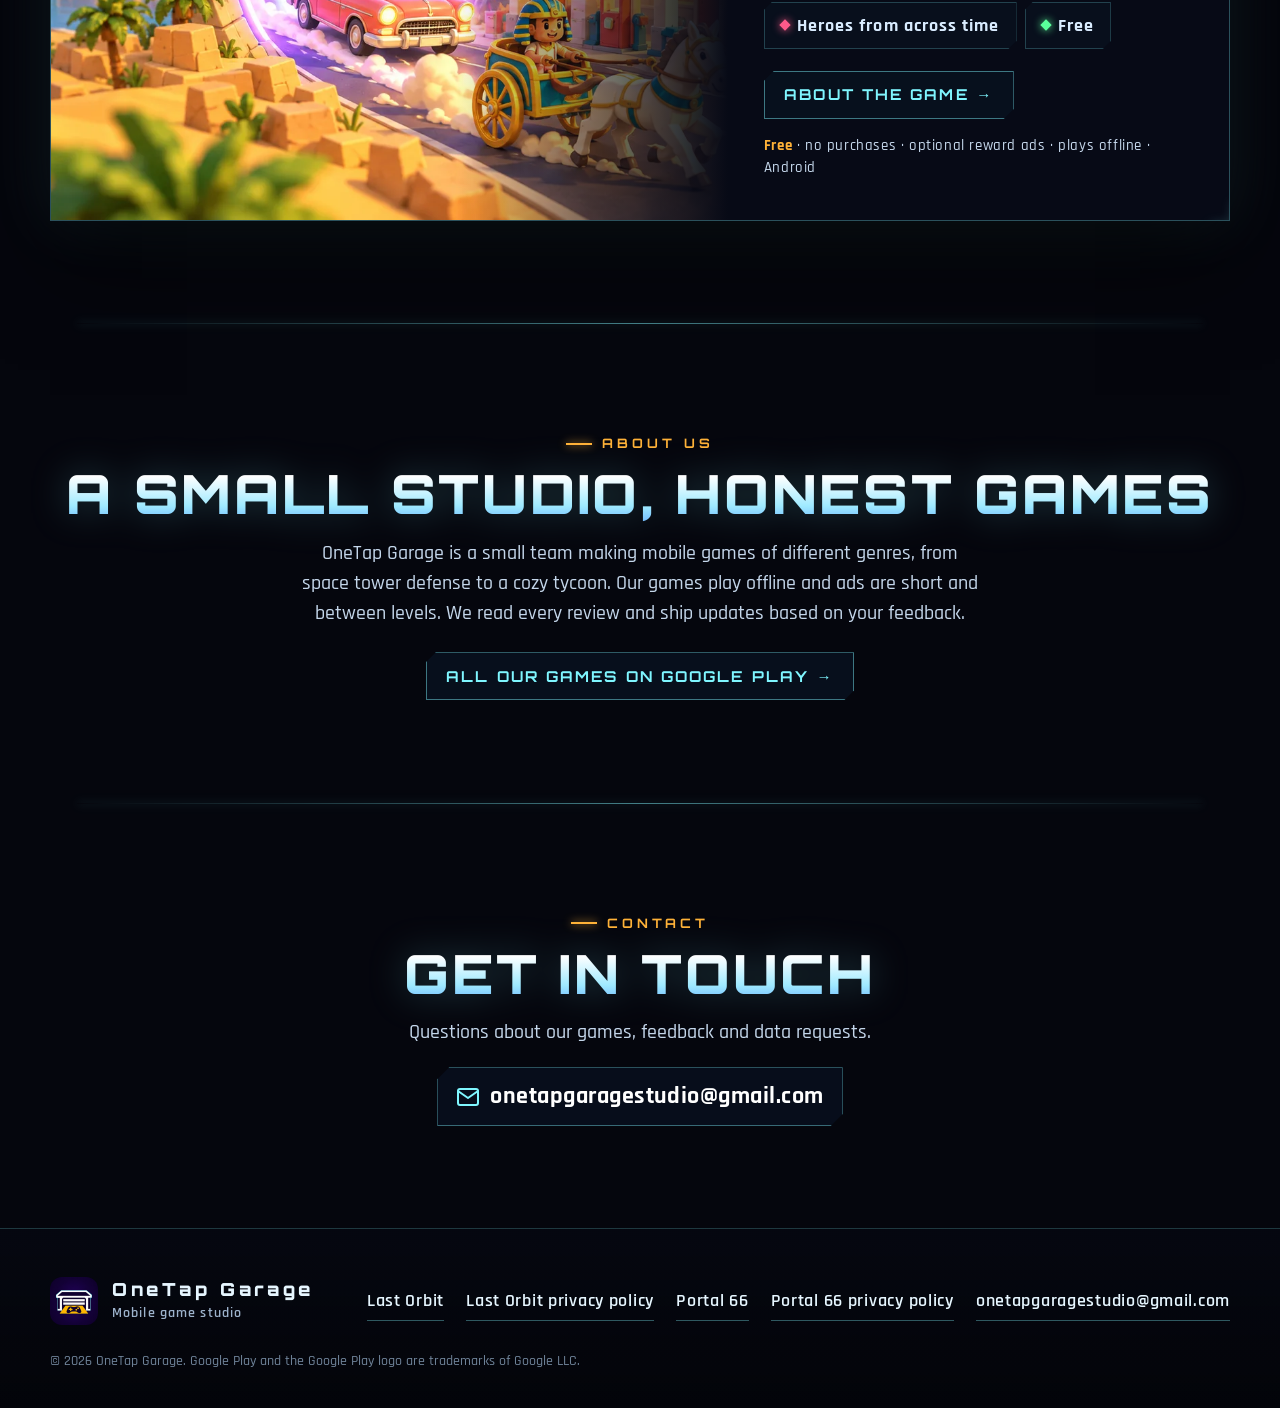
==== commit a08b80e3: "Last Orbit: 200 levels, 63 bosses, no «roguelike», honest optional purchases, current screenshots Co" ====
--- a/index.html
+++ b/index.html
@@ -2,14 +2,14 @@
 <html lang="ru" class="no-js"
   data-title-ru="OneTap Garage — студия мобильных игр"
   data-title-en="OneTap Garage — mobile game studio"
-  data-desc-ru="OneTap Garage — студия мобильных игр. Last Orbit — космическая защита башен и рогалик, Portal 66 — тайкун про заправку у портала времени. Бесплатно для Android."
-  data-desc-en="OneTap Garage is a mobile game studio. Last Orbit is a space tower defense roguelike, Portal 66 is a gas station tycoon at a time portal. Free on Android.">
+  data-desc-ru="OneTap Garage — студия мобильных игр. Last Orbit — космическая защита башен, Portal 66 — тайкун про заправку у портала времени. Бесплатно для Android."
+  data-desc-en="OneTap Garage is a mobile game studio. Last Orbit is a space tower defense, Portal 66 is a gas station tycoon at a time portal. Free on Android.">
 <head>
 <meta charset="utf-8">
 <meta name="viewport" content="width=device-width, initial-scale=1, viewport-fit=cover">
 <script>(function(){var l,d=document.documentElement;try{l=localStorage.getItem('lo-lang')}catch(e){}var q=/[?&]lang=(ru|en)\b/.exec(location.search);if(q)l=q[1];if(l!=='ru'&&l!=='en'){var n=(navigator.languages&&navigator.languages[0])||navigator.language||'ru';l=/^(ru|be|kk)\b/i.test(n)?'ru':'en'}d.lang=l;var t=d.getAttribute('data-title-'+l);if(t)document.title=t})();</script>
 <title>OneTap Garage — студия мобильных игр</title>
-<meta name="description" content="OneTap Garage — студия мобильных игр. Last Orbit — космическая защита башен и рогалик, Portal 66 — тайкун про заправку у портала времени. Бесплатно для Android.">
+<meta name="description" content="OneTap Garage — студия мобильных игр. Last Orbit — космическая защита башен, Portal 66 — тайкун про заправку у портала времени. Бесплатно для Android.">
 <link rel="canonical" href="https://trueanimal-art.github.io/">
 <link rel="alternate" hreflang="ru" href="https://trueanimal-art.github.io/">
 <link rel="alternate" hreflang="en" href="https://trueanimal-art.github.io/?lang=en">
@@ -23,7 +23,7 @@
 <meta property="og:site_name" content="OneTap Garage">
 <meta property="og:url" content="https://trueanimal-art.github.io/">
 <meta property="og:title" content="OneTap Garage — студия мобильных игр">
-<meta property="og:description" content="Last Orbit и Portal 66 для Android: без доната и pay-to-win, играй без интернета. Отвечаем на каждый отзыв.">
+<meta property="og:description" content="Last Orbit и Portal 66 для Android: играй без интернета. Отвечаем на каждый отзыв.">
 <meta property="og:image" content="https://trueanimal-art.github.io/assets/otg-og.jpg">
 <meta property="og:image:width" content="1200">
 <meta property="og:image:height" content="630">
@@ -31,7 +31,7 @@
 <meta property="og:locale:alternate" content="en_US">
 <meta name="twitter:card" content="summary_large_image">
 <meta name="twitter:title" content="OneTap Garage — mobile game studio">
-<meta name="twitter:description" content="Last Orbit and Portal 66 for Android: no pay-to-win, play offline. We reply to every review.">
+<meta name="twitter:description" content="Last Orbit and Portal 66 for Android: play offline. We reply to every review.">
 <meta property="og:image:alt" content="OneTap Garage — студия мобильных игр">
 <meta name="twitter:image:alt" content="OneTap Garage — mobile game studio">
 <meta name="twitter:image" content="https://trueanimal-art.github.io/assets/otg-og.jpg">
@@ -69,7 +69,7 @@
   <i class="orbit-ring" aria-hidden="true"></i>
   <p class="kick rv"><span class="ru">Студия мобильных игр</span><span class="en">Mobile game studio</span></p>
   <h1 class="wordmark rv" id="studio-title"><span>ONETAP</span> GARAGE</h1>
-  <p class="lead rv"><span class="ru">Без доната и pay-to-win, играй без интернета. Отвечаем на каждый отзыв и обновляем игры по вашим пожеланиям.</span><span class="en">No pay-to-win, play offline. We reply to every review and update our games based on your feedback.</span></p>
+  <p class="lead rv"><span class="ru">Играй без интернета. Отвечаем на каждый отзыв и обновляем игры по вашим пожеланиям.</span><span class="en">Play offline. We reply to every review and update our games based on your feedback.</span></p>
 </section>
 
 <section class="sec" style="padding-top:40px" aria-labelledby="h-lo">
@@ -84,18 +84,18 @@
     <div class="gcard-body">
       <p class="kick"><span class="ru">В Google Play</span><span class="en">On Google Play</span></p>
       <h2 id="h-lo">Last Orbit</h2>
-      <p><span class="ru">Космическая защита башен и рогалик для Android. Ты — Страж, боевой робот на последней орбите: защити ядро станции от орд пришельцев. Пушки стреляют сами, а ты выбираешь улучшения и собираешь билд.</span><span class="en">A space tower defense roguelike for Android. You are the Warden, a battle robot on the last orbit: defend the station core against alien hordes. Your guns fire on their own; you pick upgrades and shape your build.</span></p>
+      <p><span class="ru">Космическая защита башен для Android. Ты — Страж, боевой робот на последней орбите: защити ядро станции от орд пришельцев. Пушки стреляют сами, а ты выбираешь улучшения и собираешь билд.</span><span class="en">A space tower defense for Android. You are the Warden, a battle robot on the last orbit: defend the station core against alien hordes. Your guns fire on their own; you pick upgrades and shape your build.</span></p>
       <ul class="ticks">
         <li class="chip" style="--c:#7ff6ff"><i></i><span class="ru">9 пушек</span><span class="en">9 guns</span></li>
-        <li class="chip" style="--c:#ffb238"><i></i><span class="ru">100 уровней</span><span class="en">100 levels</span></li>
-        <li class="chip" style="--c:#ff5a8a"><i></i><span class="ru">23 босса</span><span class="en">23 bosses</span></li>
+        <li class="chip" style="--c:#ffb238"><i></i><span class="ru">200 уровней</span><span class="en">200 levels</span></li>
+        <li class="chip" style="--c:#ff5a8a"><i></i><span class="ru">63 босса</span><span class="en">63 bosses</span></li>
         <li class="chip" style="--c:#5aff9b"><i></i><span class="ru">Бесплатно</span><span class="en">Free</span></li>
       </ul>
       <div class="cta">
         <a class="btn-ghost" href="last-orbit/"><span class="ru">Об игре</span><span class="en">About the game</span> →</a>
         <a class="gp" href="https://play.google.com/store/apps/details?id=com.onetapgarage.lastorbit" rel="noopener"><img class="ru" src="last-orbit/img/gp-ru.png" width="646" height="250" loading="lazy" alt="Доступно в Google Play"><img class="en" src="last-orbit/img/gp-en.png" width="646" height="250" loading="lazy" alt="Get it on Google Play"></a>
       </div>
-      <p class="note"><span class="ru"><b>Бесплатно</b> · без покупок · реклама между уровнями · играй без интернета · Android 7.0+</span><span class="en"><b>Free</b> · no purchases · ads between levels · plays offline · Android 7.0+</span></p>
+      <p class="note"><span class="ru"><b>Бесплатно</b> · покупки по желанию · реклама между уровнями · играй без интернета · Android 7.0+</span><span class="en"><b>Free</b> · optional purchases · ads between levels · plays offline · Android 7.0+</span></p>
     </div>
   </article>
 </section>
@@ -130,7 +130,7 @@
   <div class="wrap rv">
     <p class="kick"><span class="ru">О студии</span><span class="en">About us</span></p>
     <h2 class="h2" id="h-about"><span class="ru">Маленькая студия, честные игры</span><span class="en">A small studio, honest games</span></h2>
-    <p class="lead" style="margin-left:auto;margin-right:auto"><span class="ru">OneTap Garage — небольшая команда, которая делает мобильные игры разных жанров: от космической защиты башен до уютного тайкуна. Без доната и pay-to-win, игры работают без интернета, а реклама короткая и между уровнями. Читаем каждый отзыв и выпускаем обновления по вашим пожеланиям.</span><span class="en">OneTap Garage is a small team making mobile games of different genres, from space tower defense to a cozy tycoon. No pay-to-win, our games play offline and ads are short and between levels. We read every review and ship updates based on your feedback.</span></p>
+    <p class="lead" style="margin-left:auto;margin-right:auto"><span class="ru">OneTap Garage — небольшая команда, которая делает мобильные игры разных жанров: от космической защиты башен до уютного тайкуна. Игры работают без интернета, а реклама короткая и между уровнями. Читаем каждый отзыв и выпускаем обновления по вашим пожеланиям.</span><span class="en">OneTap Garage is a small team making mobile games of different genres, from space tower defense to a cozy tycoon. Our games play offline and ads are short and between levels. We read every review and ship updates based on your feedback.</span></p>
     <a class="btn-ghost" style="margin-top:24px;display:inline-flex" href="https://play.google.com/store/apps/dev?id=8690456566674725161" rel="noopener"><span class="ru">Все наши игры в Google Play</span><span class="en">All our games on Google Play</span> →</a>
   </div>
 </section>
